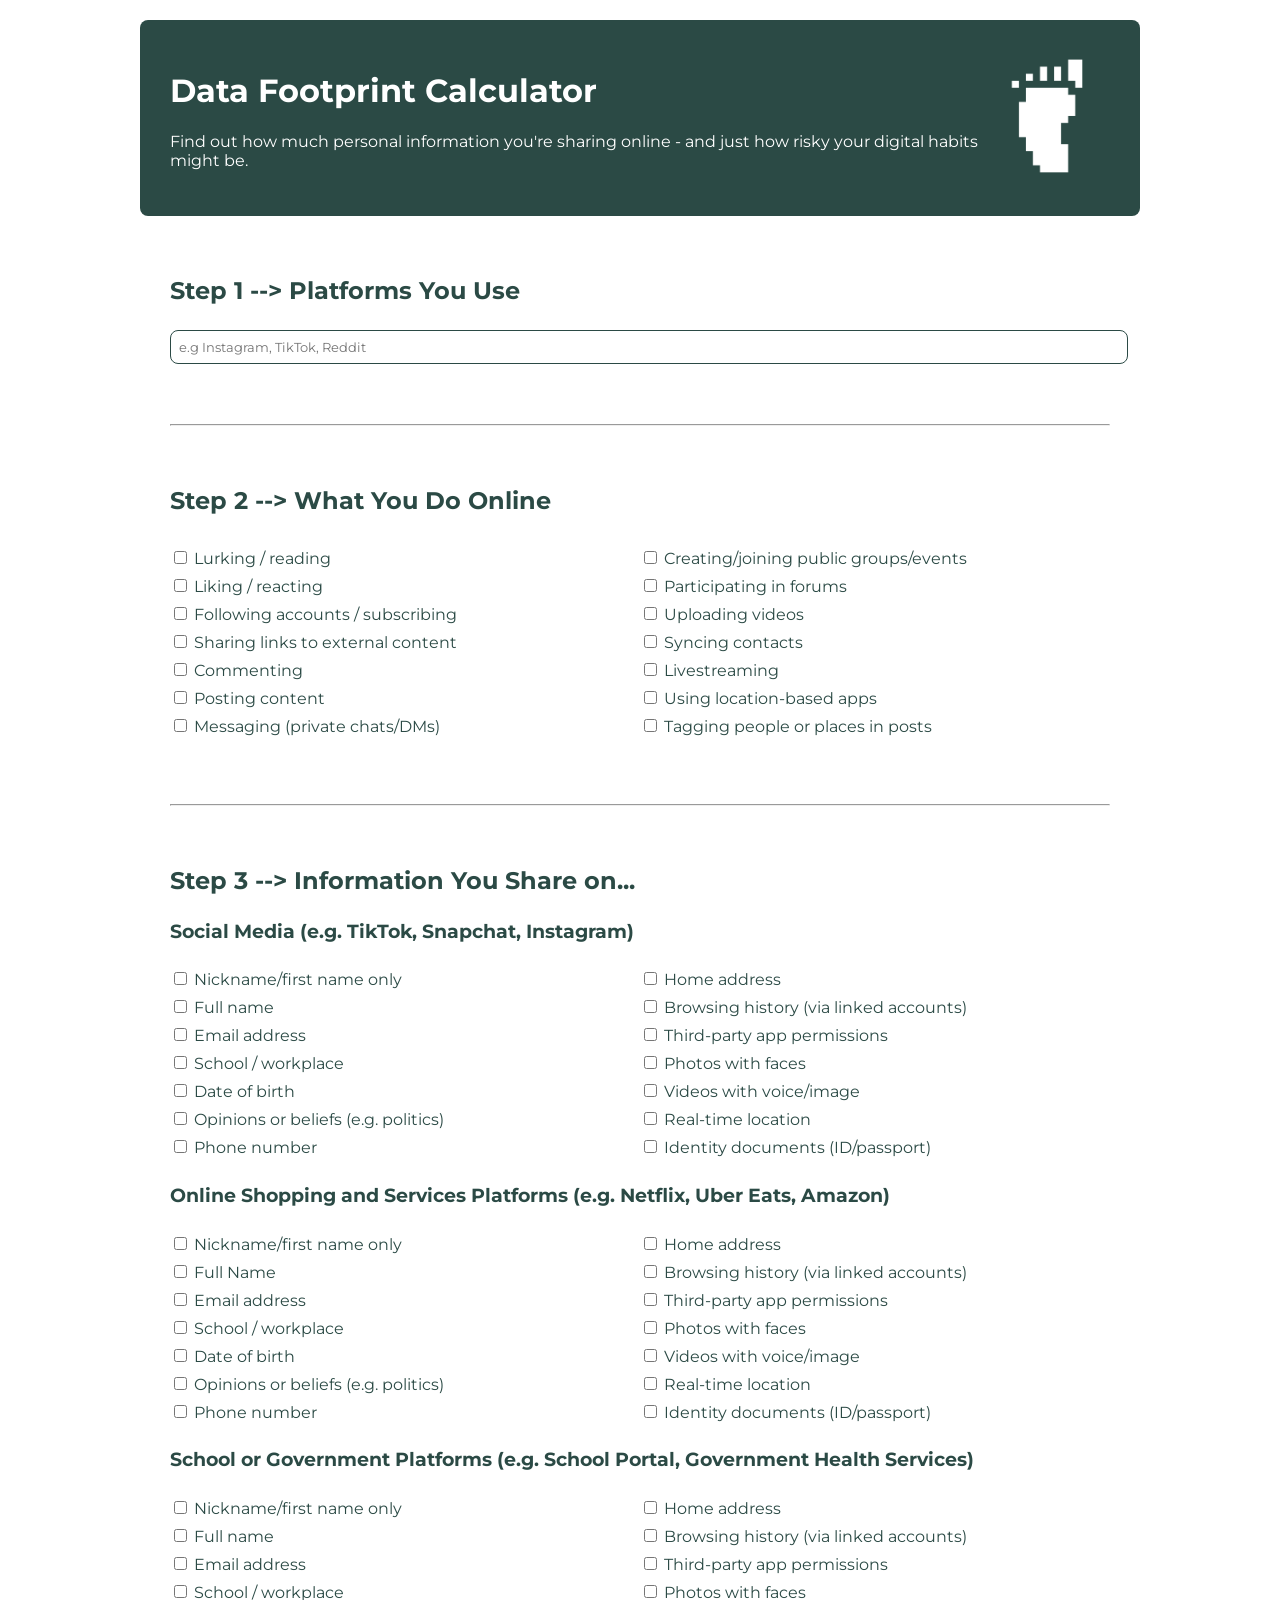
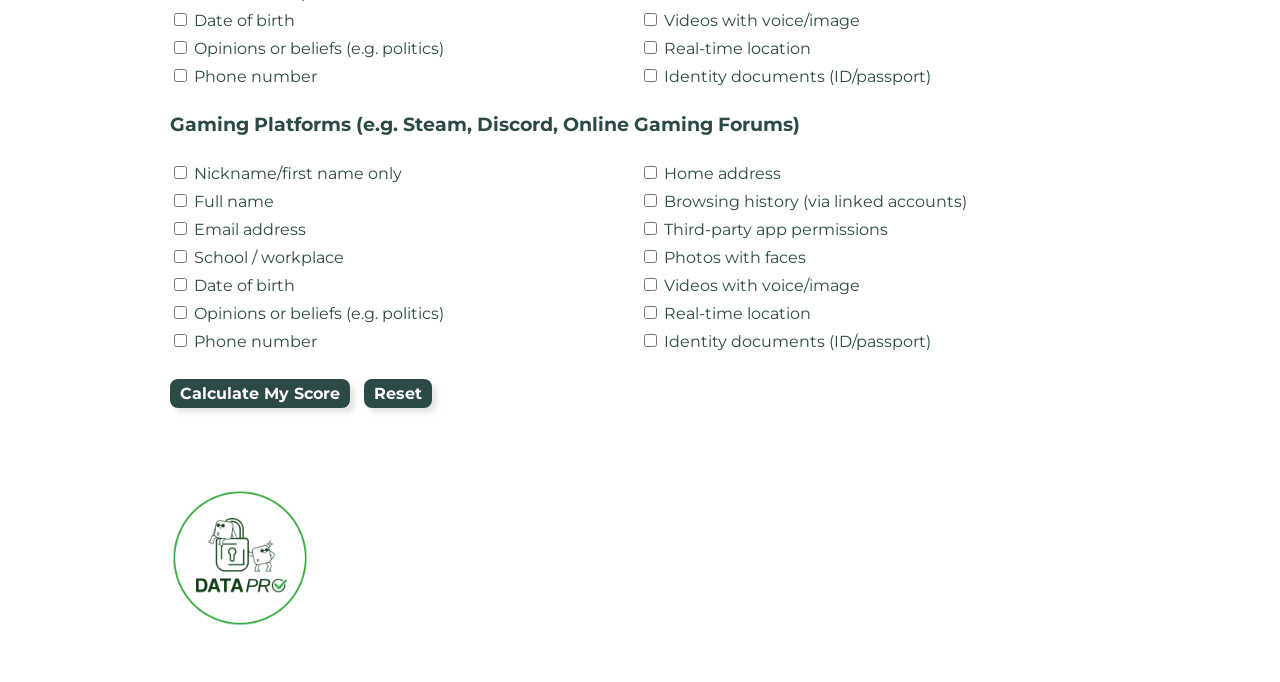
==== cz.html @ db13712c "add lang index pages" ====
<!DOCTYPE html>
<html>

<head>
    <meta charset="UTF-8">
    <title>Data Footprint Calculator</title>
    <link rel="preconnect" href="https://fonts.googleapis.com">
    <link rel="preconnect" href="https://fonts.gstatic.com" crossorigin>
    <link
        href="https://fonts.googleapis.com/css2?family=Montserrat:ital,wght@0,100..900;1,100..900&family=Oswald:wght@200..700&family=Press+Start+2P&display=swap"
        rel="stylesheet">
    <link rel="stylesheet" href="styles.css">
    <meta name="viewport" content="width=device-width, initial-scale=1.0">
    <link rel="icon" href="assets/favicon-calculator.png" type="image/png">

</head>

<body>
    <div class="content-padding page-header flex-row">
        <div>
            <h1>Data Footprint Calculator</h1>
            <p style="color: white;">Find out how much personal information you're sharing online - and just how risky
                your digital habits might be.</p>
        </div>
        <div>
            <img src="assets/footprint-pixelated.png" alt="footprint icon">
        </div>

    </div>

    <form id="footprintForm" class="content-padding">
        <h2>Step 1 --> Platforms You Use</h2>
        <label><input type="text" name="platforms" placeholder="e.g Instagram, TikTok, Reddit"
                style="width:100%;"></label>

        <hr>
        <h2>Step 2 --> What You Do Online</h2>
        <div class="flex-row">
            <div class="checkbox-container">
                <label><input type="checkbox" name="activity" value="1"> Lurking / reading</label>
                <label><input type="checkbox" name="activity" value="1"> Liking / reacting</label>
                <label><input type="checkbox" name="activity" value="1"> Following accounts / subscribing</label>
                <label><input type="checkbox" name="activity" value="2"> Sharing links to external content</label>
                <label><input type="checkbox" name="activity" value="2"> Commenting</label>
                <label><input type="checkbox" name="activity" value="2"> Posting content</label>
                <label><input type="checkbox" name="activity" value="2"> Messaging (private chats/DMs)</label>
            </div>
            <div>
                <label><input type="checkbox" name="activity" value="2"> Creating/joining public groups/events</label>
                <label><input type="checkbox" name="activity" value="2"> Participating in forums</label>
                <label><input type="checkbox" name="activity" value="3"> Uploading videos</label>
                <label><input type="checkbox" name="activity" value="3"> Syncing contacts</label>
                <label><input type="checkbox" name="activity" value="4"> Livestreaming</label>
                <label><input type="checkbox" name="activity" value="4"> Using location-based apps</label>
                <label><input type="checkbox" name="activity" value="4"> Tagging people or places in posts</label>
            </div>
        </div>
        <hr>
        <h2>Step 3 --> Information You Share on...</h2>
        <h3>Social Media (e.g. TikTok, Snapchat, Instagram)</h3>
        <div class="flex-row">
            <div class="checkbox-container">
                <label><input type="checkbox" name="info" value="1"> Nickname/first name only</label>
                <label><input type="checkbox" name="info" value="2"> Full name</label>
                <label><input type="checkbox" name="info" value="2"> Email address</label>
                <label><input type="checkbox" name="info" value="3"> School / workplace</label>
                <label><input type="checkbox" name="info" value="2"> Date of birth</label>
                <label><input type="checkbox" name="info" value="2"> Opinions or beliefs (e.g. politics)</label>
                <label><input type="checkbox" name="info" value="3"> Phone number</label>
            </div>
            <div>
                <label><input type="checkbox" name="info" value="3"> Home address</label>
                <label><input type="checkbox" name="info" value="3"> Browsing history (via linked accounts)</label>
                <label><input type="checkbox" name="info" value="3"> Third-party app permissions</label>
                <label><input type="checkbox" name="info" value="3"> Photos with faces</label>
                <label><input type="checkbox" name="info" value="3"> Videos with voice/image</label>
                <label><input type="checkbox" name="info" value="4"> Real-time location</label>
                <label><input type="checkbox" name="info" value="4"> Identity documents (ID/passport)</label>
            </div>
        </div>

        <h3>Online Shopping and Services Platforms (e.g. Netflix, Uber Eats, Amazon)</h3>
        <div class="flex-row">
            <div class="checkbox-container">
                <label><input type="checkbox" name="info" value="1"> Nickname/first name only</label>
                <label><input type="checkbox" name="info" value="2"> Full Name</label>
                <label><input type="checkbox" name="info" value="2"> Email address</label>
                <label><input type="checkbox" name="info" value="3"> School / workplace</label>
                <label><input type="checkbox" name="info" value="3"> Date of birth</label>
                <label><input type="checkbox" name="info" value="2"> Opinions or beliefs (e.g. politics)</label>
                <label><input type="checkbox" name="info" value="3"> Phone number</label>
            </div>
            <div>
                <label><input type="checkbox" name="info" value="2"> Home address</label>
                <label><input type="checkbox" name="info" value="3"> Browsing history (via linked accounts)</label>
                <label><input type="checkbox" name="info" value="3"> Third-party app permissions</label>
                <label><input type="checkbox" name="info" value="2"> Photos with faces</label>
                <label><input type="checkbox" name="info" value="2"> Videos with voice/image</label>
                <label><input type="checkbox" name="info" value="3"> Real-time location</label>
                <label><input type="checkbox" name="info" value="4"> Identity documents (ID/passport)</label>
            </div>
        </div>

        <h3>School or Government Platforms (e.g. School Portal, Government Health Services)</h3>
        <div class="flex-row">
            <div class="checkbox-container">
                <label><input type="checkbox" name="info" value="1"> Nickname/first name only</label>
                <label><input type="checkbox" name="info" value="2"> Full name</label>
                <label><input type="checkbox" name="info" value="2"> Email address</label>
                <label><input type="checkbox" name="info" value="2"> School / workplace</label>
                <label><input type="checkbox" name="info" value="2"> Date of birth</label>
                <label><input type="checkbox" name="info" value="2"> Opinions or beliefs (e.g. politics)</label>
                <label><input type="checkbox" name="info" value="2"> Phone number</label>
            </div>
            <div>
                <label><input type="checkbox" name="info" value="2"> Home address</label>
                <label><input type="checkbox" name="info" value="2"> Browsing history (via linked accounts)</label>
                <label><input type="checkbox" name="info" value="2"> Third-party app permissions</label>
                <label><input type="checkbox" name="info" value="1"> Photos with faces</label>
                <label><input type="checkbox" name="info" value="1"> Videos with voice/image</label>
                <label><input type="checkbox" name="info" value="2"> Real-time location</label>
                <label><input type="checkbox" name="info" value="2"> Identity documents (ID/passport)</label>
            </div>
        </div>

        <h3>Gaming Platforms (e.g. Steam, Discord, Online Gaming Forums)</h3>
        <div class="flex-row">
            <div class="checkbox-container">
                <label><input type="checkbox" name="info" value="1"> Nickname/first name only</label>
                <label><input type="checkbox" name="info" value="3"> Full name</label>
                <label><input type="checkbox" name="info" value="3"> Email address</label>
                <label><input type="checkbox" name="info" value="3"> School / workplace</label>
                <label><input type="checkbox" name="info" value="2"> Date of birth</label>
                <label><input type="checkbox" name="info" value="2"> Opinions or beliefs (e.g. politics)</label>
                <label><input type="checkbox" name="info" value="3"> Phone number</label>
            </div>
            <div>
                <label><input type="checkbox" name="info" value="4"> Home address</label>
                <label><input type="checkbox" name="info" value="3"> Browsing history (via linked accounts)</label>
                <label><input type="checkbox" name="info" value="3"> Third-party app permissions</label>
                <label><input type="checkbox" name="info" value="3"> Photos with faces</label>
                <label><input type="checkbox" name="info" value="3"> Videos with voice/image</label>
                <label><input type="checkbox" name="info" value="4"> Real-time location</label>
                <label><input type="checkbox" name="info" value="4"> Identity documents (ID/passport)</label>
            </div>
        </div>

        <button type="button" id="submitBtn" style="margin-top:20px;">Calculate My Score</button>
        <button type="button" id="resetBtn" style="margin-left:10px;">Reset</button>

    </form>



    <div id="result" style="color: black;"></div>

    <div id="riskBreakdown" class="hidden content-padding">

        <hr>

        <h2>Understanding the Risks</h2>
        <p>Below you’ll find a full explanation of the risks associated with the things you do and share online. Not all
            actions are equally risky — context matters, so <e>where</e> you post something can make a big difference.
            For example, sharing your location privately with friends is very different from posting it publicly on a
            livestream. That’s why we’ve broken things down into separate tables based on the type of platform you’re
            using.</p>
        <p>Check out the links below to explore each category in more detail:</p>
        <ul>
            <li class="explananation-li"><a href="#activities-done-table">Activities done online</a></li>
            <li class="explananation-li"><a href="#info-sm-table">Information shared on social media platforms</a></li>
            <li class="explananation-li"><a href="#info-shopping-table">Information shared on online shopping and
                    services platforms</a></li>
            <li class="explananation-li"><a href="#info-school-table">Information shared on school or government
                    platforms</a></li>
            <li class="explananation-li"><a href="#info-gaming-table">Information shared on gaming platforms</a></li>
        </ul>
        <p>The more you understand, the more in control you’ll be of your data footprint. Stay safe out there!</p>

        <h3 style="padding-top: 24px;" id="activities-done-table">Activites Done Online</h3>
        <div class="table-container">
            <table>
                <thead>
                    <tr>
                        <th>Activity</th>
                        <th>Risk Level</th>
                        <th>Why it Might Be Risky</th>
                    </tr>
                </thead>
                <tbody>
                    <tr>
                        <td>Lurking / reading</td>
                        <td>Low</td>
                        <td>Passive activity; no data is shared.</td>
                    </tr>
                    <tr>
                        <td>Liking / reacting</td>
                        <td>Low</td>
                        <td>Minimal data is shared; patterns may still be tracked.</td>
                    </tr>
                    <tr>
                        <td>Following accounts / subscribing</td>
                        <td>Low</td>
                        <td>May reveal interests, but limited direct exposure.</td>
                    </tr>
                    <tr>
                        <td>Sharing links to external content</td>
                        <td>Medium</td>
                        <td>Can indicate views and interests; can include tracking links.</td>
                    </tr>
                    <tr>
                        <td>Commenting</td>
                        <td>Medium</td>
                        <td>Reveals opinions; may include personal info unintentionally.</td>
                    </tr>
                    <tr>
                        <td>Posting content</td>
                        <td>Medium</td>
                        <td>May contain identifying details or patterns of behaviour.</td>
                    </tr>
                    <tr>
                        <td>Messaging (private chats/DMs)</td>
                        <td>Medium</td>
                        <td>Private, but still stored and potentially exposed.</td>
                    </tr>
                    <tr>
                        <td>Creating/joining public groups/events</td>
                        <td>Medium</td>
                        <td>Shows interests, affiliations, or physical presence.</td>
                    </tr>
                    <tr>
                        <td>Participating in forums</td>
                        <td>Medium</td>
                        <td>Often permanent, searchable, and potentially identifying.</td>
                    </tr>
                    <tr>
                        <td>Uploading videos</td>
                        <td>High</td>
                        <td>Can reveal appearance, voice, surroundings, identity.</td>
                    </tr>
                    <tr>
                        <td>Syncing contacts</td>
                        <td>High</td>
                        <td>Shares your personal network with the platform.</td>
                    </tr>
                    <tr>
                        <td>Livestreaming</td>
                        <td>Very High</td>
                        <td>Real-time exposure with high potential for oversharing.</td>
                    </tr>
                    <tr>
                        <td>Using location-based apps</td>
                        <td>Very High</td>
                        <td>Tracks movements and habits in real time.</td>
                    </tr>
                    <tr>
                        <td>Tagging people or places in posts</td>
                        <td>Very High</td>
                        <td>Reveals identity, location, and relationships.</td>
                    </tr>
                </tbody>
            </table>
        </div>

        <h3 style="padding-top: 24px;" id="info-sm-table">Information Shared on Social Media Platforms</h3>
        <div class="table-container">
            <table>
                <thead>
                    <tr>
                        <th>Type of Info Shared</th>
                        <th>Sensitivity Level</th>
                        <th>Why it Might Be Risky</th>
                    </tr>
                </thead>
                <tbody>
                    <tr>
                        <td>Nickname/first name only</td>
                        <td>Low</td>
                        <td>Low risk of being personally identified or tracked.</td>
                    </tr>
                    <tr>
                        <td>Full name</td>
                        <td>Medium</td>
                        <td>Easier for strangers to find you and other personal details about you.</td>
                    </tr>
                    <tr>
                        <td>Email address</td>
                        <td>Medium</td>
                        <td>Can be used for tracking, spam, or phishing attempts.</td>
                    </tr>
                    <tr>
                        <td>Date of birth</td>
                        <td>Medium</td>
                        <td>Used in security questions. May expose you to identity theft risks.</td>
                    </tr>
                    <tr>
                        <td>Opinions or beliefs (e.g. politics)</td>
                        <td>Medium</td>
                        <td>Can be used to profile or target you with manipulative content or ads.</td>
                    </tr>
                    <tr>
                        <td>School / workplace</td>
                        <td>High</td>
                        <td>Reveals daily routine and location, increasing risk of unwanted contact or stalking.</td>
                    </tr>
                    <tr>
                        <td>Phone number</td>
                        <td>High</td>
                        <td>Used for verification, but also enables spam, scams, tracking, and potential account takeover.</td>
                    </tr>
                    <tr>
                        <td>Home address</td>
                        <td>High</td>
                        <td>Reveals where you live; risk of stalking or physical harm.</td>
                    </tr>
                    <tr>
                        <td>Browsing history (via linked accounts)</td>
                        <td>High</td>
                        <td>Can build an in-depth profile of your habits and interests which could be used for manipulation.</td>
                    </tr>
                    <tr>
                        <td>Third-party app permissions</td>
                        <td>High</td>
                        <td>Allows other apps access to your data, often with little transparency.</td>
                    </tr>
                    <tr>
                        <td>Photos with faces</td>
                        <td>High</td>
                        <td>Risks include facial recognition abuse and unwanted identification.</td>
                    </tr>
                    <tr>
                        <td>Videos with voice/image</td>
                        <td>High</td>
                        <td>Reveals multiple personal characteristics and details, increasing privacy invasion risk.</td>
                    </tr>
                    <tr>
                        <td>Real-time location</td>
                        <td>Very High</td>
                        <td>Can be used to track movements and current position, increasing risk of stalking or physical harm.</td>
                    </tr>
                    <tr>
                        <td>Identity documents (ID/passport)</td>
                        <td>Very High</td>
                        <td>Highly sensitive; can lead to identity theft or fraud.</td>
                    </tr>
                </tbody>
            </table>
        </div>

        <h3 style="padding-top: 24px;" id="info-shopping-table">Information Shared on Online Shopping & Services
            Platforms</h3>
        <div class="table-container">
            <table>
                <thead>
                    <tr>
                        <th>Type of Info Shared</th>
                        <th>Sensitivity Level</th>
                        <th>Why it Might Be Risky</th>
                    </tr>
                </thead>
                <tbody>
                    <tr>
                        <td>Nickname/first name only</td>
                        <td>Low</td>
                        <td>Can be linked with purchase habits. May not identify you alone but helps build a profile.</td>
                    </tr>
                    <tr>
                        <td>Full name</td>
                        <td>Medium</td>
                        <td>Easier to target with spam or phishing.</td>
                    </tr>
                    <tr>
                        <td>Opinions or beliefs (e.g. politics)</td>
                        <td>Medium</td>
                        <td>Used to create detailed profiles and target with manipulative ads.</td>
                    </tr>
                    <tr>
                        <td>Email address</td>
                        <td>Medium</td>
                        <td>Vulnerable to spam/phishing.</td>
                    </tr>
                    <tr>
                        <td>Home address</td>
                        <td>High</td>
                        <td>Required for delivery purposes, but poses risks if leaked.</td>
                    </tr>

                    <tr>
                        <td>School / workplace</td>
                        <td>High</td>
                        <td>Reveals daily routine and location, increasing risk of unwanted contact or stalking.</td>
                    </tr>
                    <tr>
                        <td>Date of birth</td>
                        <td>High</td>
                        <td>Exposure increases risk of identity theft and account hacking.</td>
                    </tr>
                    <tr>
                        <td>Phone number</td>
                        <td>High</td>
                        <td>Can be required for delivery updates but vulnerable to scam calls and account takeover attempts.</td>
                    </tr>
                    <tr>
                        <td>Browsing history (via linked accounts)</td>
                        <td>High</td>
                        <td>Used for highly targeted advertising and profiling.</td>
                    </tr>
                    <tr>
                        <td>Third-party app permissions</td>
                        <td>High</td>
                        <td>Grants broad access to sensitive order and account data, often without clear control.</td>
                    </tr>
                    <tr>
                        <td>Photos with faces</td>
                        <td>High</td>
                        <td>Rarely required for online shopping/sevices - exposes identity and can be used in facial recognition or identity theft.</td>
                    </tr>
                    <tr>
                        <td>Videos with voice/image</td>
                        <td>High</td>
                        <td>Rarely required for online shopping/sevices - can reveal personal surroundings and habits, risking privacy invasion.</td>
                    </tr>
                    <tr>
                        <td>Real-time location</td>
                        <td>High</td>
                        <td>Used for deliveries or transport, but discloses your movements, enabling tracking or physical risks.</td>
                    </tr>
                    <tr>
                        <td>Identity documents (ID/passport)</td>
                        <td>Very High</td>
                        <td>Sometimes required for ID verification but extremely sensitive; misuse can lead to severe fraud or identity theft.</td>
                    </tr>
                </tbody>
            </table>
        </div>

        <h3 style="padding-top: 24px;" id="info-school-table">Information Shared on School or Government Platforms</h3>
        <div class="table-container">
            <table>
                <thead>
                    <tr>
                        <th>Type of Info Shared</th>
                        <th>Sensitivity Level</th>
                        <th>Why it Might Be Risky</th>
                    </tr>
                </thead>
                <tbody>
                    <tr>
                        <td>Nickname/first name only</td>
                        <td>Low</td>
                        <td>Mostly internal use; limited public exposure. Low risk of outside profiling.</td>
                    </tr>
                    <tr>
                        <td>Full name</td>
                        <td>Medium</td>
                        <td>Necessary for official use and usually well protected, but risky if data leaks occur.</td>
                    </tr>
                    <tr>
                        <td>Photos with faces</td>
                        <td>Low</td>
                        <td>Usually restricted access but can risk identity exposure if leaked.</td>
                    </tr>
                    <tr>
                        <td>Videos with voice/image</td>
                        <td>Low</td>
                        <td>Could reveal personal details if shared externally.</td>
                    </tr>
                    <tr>
                        <td>Email address</td>
                        <td>Medium</td>
                        <td>Susceptible to phishing if compromised.</td>
                    </tr>
                    <tr>
                        <td>School / workplace</td>
                        <td>Medium</td>
                        <td>Can reveal age group, study focus, and daily schedule. Can increase risk of unwanted contact.</td>
                    </tr>
                    <tr>
                        <td>Date of birth</td>
                        <td>Medium</td>
                        <td>Risk of identity theft if exposed beyond necessary use.</td>
                    </tr>
                    <tr>
                        <td>Opinions or beliefs (e.g. politics)</td>
                        <td>Medium</td>
                        <td>May lead to unwanted profiling or bias if not kept confidential.</td>
                    </tr>
                    <tr>
                        <td>Phone number</td>
                        <td>Medium</td>
                        <td>Risk of misuse if exposed - susceptible to spam/scams.</td>
                    </tr>
                    <tr>
                        <td>Home address</td>
                        <td>Medium</td>
                        <td>Sensitive info; exposure can lead to physical risks or fraud.</td>
                    </tr>
                    <tr>
                        <td>Browsing history (via linked accounts)</td>
                        <td>Medium</td>
                        <td>Could reveal learning habits or interest areas - can be used for profiling or intrusive targeting.</td>
                    </tr>
                    <tr>
                        <td>Third-party app permissions</td>
                        <td>Medium</td>
                        <td>May grant external apps access to personal/learning data, risking exposure if apps are misused.</td>
                    </tr>
                    <tr>
                        <td>Real-time location</td>
                        <td>Medium</td>
                        <td>Could reveal whereabouts if mishandled - increased risk of unwanted contact or stalking.</td>
                    </tr>
                    <tr>
                        <td>Identity documents (ID/passport)</td>
                        <td>Medium</td>
                        <td>Must be securely stored; leaks risk identity theft or fraud.</td>
                    </tr>
                </tbody>
            </table>
        </div>

        <h3 style="padding-top: 24px;">Information Shared on Gaming Platforms</h3>
        <div class="table-container">
            <table id="info-gaming-table">
                <thead>
                    <tr>
                        <th>Type of Info Shared</th>
                        <th>Sensitivity Level</th>
                        <th>Why it Might Be Risky</th>
                    </tr>
                </thead>
                <tbody>
                    <tr>
                        <td>Nickname/first name only</td>
                        <td>Low</td>
                        <td>Often reused across platforms; can become identifiable.</td>
                    </tr>
                    <tr>
                        <td>Full Name</td>
                        <td>High</td>
                        <td>Sometimes required for registration, although usually hidden. Sharing openly increases risk of unwanted contact/exposure.</td>
                    </tr>
                    <tr>
                        <td>Date of birth</td>
                        <td>Medium</td>
                        <td>Used for age verification but can be exploited if leaked.</td>
                    </tr>
                    <tr>
                        <td>Opinions or beliefs (e.g. politics)</td>
                        <td>Medium</td>
                        <td>May appear in forums or chats — can be logged or used against you.</td>
                    </tr>
                    <tr>
                        <td>Email address</td>
                        <td>High</td>
                        <td>Target for phishing and spam.</td>
                    </tr>
                    <tr>
                        <td>School / workplace</td>
                        <td>High</td>
                        <td>May give away age or daily routines, increasing risk of stalking or unwanted contact.</td>
                    </tr>
                    <tr>
                        <td>Phone number</td>
                        <td>High</td>
                        <td>Can enable scams or harassment.</td>
                    </tr>
                    <tr>
                        <td>Browsing history (via linked accounts)</td>
                        <td>High</td>
                        <td>Used for targeting and profiling.</td>
                    </tr>
                    <tr>
                        <td>Third-party app permissions</td>
                        <td>High</td>
                        <td>Grants access to gaming data across services; risk if leaked or misused.</td>
                    </tr>
                    <tr>
                        <td>Photos with faces</td>
                        <td>High</td>
                        <td>Risks identity exposure.</td>
                    </tr>
                    <tr>
                        <td>Videos with voice/image</td>
                        <td>High</td>
                        <td>Reveals real-world identity details.</td>
                    </tr>
                    <tr>
                        <td>Home address</td>
                        <td>Very High</td>
                        <td>Rarely required — serious privacy risk if leaked.</td>
                    </tr>
                    <tr>
                        <td>Real-time location</td>
                        <td>Very High</td>
                        <td>Reveals your real-time physical location, which can compromise your privacy and safety.</td>
                    </tr>
                    <tr>
                        <td>Identity documents (ID/passport)</td>
                        <td>Very High</td>
                        <td>May be used in age verification but critical if compromised.</td>
                    </tr>
                </tbody>
            </table>
        </div>
    </div>


    </div>
    <div class="logo-container">
        <img src="assets/DataPro_logo_circle.png" alt="DataPro Project Logo" style="max-width: 200px;">
    </div>

    <script>

        // Calculate Data Footprint Score
        document.getElementById('submitBtn').addEventListener('click', function () {


            let activityCheckboxes = document.querySelectorAll('input[name="activity"]:checked');
            let infoCheckboxes = document.querySelectorAll('input[name="info"]:checked');

            let score = 0;

            // Calculate total score of all action checkboxes
            activityCheckboxes.forEach(cb => {
                let val = parseInt(cb.value);
                score += val;
                // convert to %
            });

            let percentageScore = Math.floor((score / 33) * 100);

            // Maps through all infoCheckbox values and assigns highest to higestRisk
            let highestRisk = infoCheckboxes.length ? Math.max(...[...infoCheckboxes].map(cb => parseInt(cb.value))) : 0;


            console.log(score);
            console.log(highestRisk);


            // Determine Footprint Size based on total score
            let footprintSize = '';
            if (score <= 8) {
                footprintSize = 'Minimal';
            } else if (score <= 17) {
                footprintSize = 'Moderate';
            } else if (score <= 25) {
                footprintSize = 'Significant';
            } else {
                footprintSize = 'Large';
            }

            let footprintSizeMessage = '';
            if (score <= 8) {
                footprintSizeMessage = 'You’re sharing very little personal information online. This means your data footprint is small, and it’s harder for others to track or profile you. Keep up the good habits!';
            } else if (score <= 17) {
                footprintSizeMessage = 'You’re sharing a fair amount of personal information online. Your data footprint is growing, which can make it easier for companies or others to learn about your habits and preferences. Consider reviewing what you share and how often.';
            } else if (score <= 25) {
                footprintSizeMessage = 'You’ve shared quite a lot of personal information online. Your data footprint is now quite visible and could be used to build a detailed profile of you. It’s a good time to think carefully about privacy settings and the data you put out there.';
            } else {
                footprintSizeMessage = 'You’ve shared a substantial amount of personal information online, increasing your digital exposure. This level of sharing can put you at greater risk for privacy breaches or unwanted tracking. Consider tightening your privacy controls and being cautious about what you share in the future.';
            }

            // Determine Risk Level based on highest risk value
            let riskLevel = '';
            switch (highestRisk) {
                case 4:
                    riskLevel = 'High';
                    break;
                case 3:
                    riskLevel = 'Moderate';
                    break;
                case 2:
                    riskLevel = 'Low';
                    break;
                default:
                    riskLevel = 'Minimal';
            }

            let riskLevelMessage = '';
            switch (highestRisk) {
                case 4:
                    riskLevelMessage = 'You’ve shared highly sensitive personal information. This could expose you to privacy breaches, identity theft, or unwanted attention. Consider reviewing what kind of content you post and adjusting your privacy settings.';
                    break;
                case 3:
                    riskLevelMessage = 'You’re sharing some sensitive data which could make you more visible online. There’s a risk that this information could be used in ways you didn’t intend. Think about what you’re sharing and who can see it.';
                    break;
                case 2:
                    riskLevelMessage = 'You have moderate sharing behaviour. You’re making some data visible online, but it’s not highly sensitive. Still, it’s worth occasionally reviewing your sharing habits and privacy settings.';
                    break;
                default:
                    riskLevelMessage = 'Your online activity is quite safe. You’re cautious about what you share and who can see it. Keep it up and stay aware as digital platforms change.';
            }

            // Determine footprint size title colour
            let footprintSizeTitleColor = '';
            if (score <= 8) {
                footprintSizeTitleColor = "green";
            } else if (score <= 17) {
                footprintSizeTitleColor = "yellow";
            } else if (score <= 25) {
                footprintSizeTitleColor = "orange";
            } else if (score <= 33) {
                footprintSizeTitleColor = "red";
            };

            console.log("footprint size title colour: ", footprintSizeTitleColor);

            // Determine risk level title colour
            let riskLevelTitleColor = '';
            if (highestRisk <= 1) {
                riskLevelTitleColor = "green";
            } else if (highestRisk === 2) {
                riskLevelTitleColor = "yellow";
            } else if (highestRisk === 3) {
                riskLevelTitleColor = "orange";
            } else if (highestRisk === 4) {
                riskLevelTitleColor = "red";
            };

            console.log("risk level title colour: ", riskLevelTitleColor);


            // Show result div and populate results
            let resultDiv = document.getElementById('result');
            resultDiv.innerHTML = `
                <div>
                <h2>The results are in...</h2>
                <h3 id="footprint-size-title">Footprint Size: ${footprintSize}</h3>
                Your Data Footprint score is <strong>${percentageScore}%</strong>
                <p>${footprintSizeMessage}</p>
                <h3 id="risk-level-title">Risk Level: ${riskLevel}</h3>
                <p>${riskLevelMessage}</p>    
                </div>
                <div>
                <img src="assets/result-trophy-icon.png">  
                </div>
`;


            // Get title and assign colour:

            const footprintSizeTitle = document.getElementById('footprint-size-title');
            const riskLevelTitle = document.getElementById('risk-level-title');

            footprintSizeTitle.classList.add(footprintSizeTitleColor);
            riskLevelTitle.classList.add(riskLevelTitleColor);

            resultDiv.classList.remove('hidden');
            // resultDiv.removeAttribute('class');
            resultDiv.classList.add('result-visible');
            resultDiv.classList.add('visible');


            // Show Risk Breakdown table
            const breakdown = document.getElementById("riskBreakdown");
            breakdown.classList.remove('hidden');
            breakdown.classList.add('visible');


        });

        // Reset Form 
        document.getElementById('resetBtn').addEventListener('click', function () {

            // Hide results
            const resultDiv = document.getElementById('result');
            resultDiv.classList.remove('visible');
            resultDiv.classList.remove('result-visible');
            resultDiv.classList.add('hidden');

            // Hide the breakdown table
            const breakdown = document.getElementById("riskBreakdown");
            breakdown.classList.remove("visible");
            breakdown.classList.add("hidden");

            // Uncheck checkboxes
            document.querySelectorAll('input[type="checkbox"]').forEach(cb => cb.checked = false);

            // Clear platforms input
            document.querySelector('input[name="platforms"]').value = '';



        });

    </script>

</body>

</html>
---- styles.css ----
:root {
               --dp-green: #2b4a45;
           }

           html {
               scroll-behavior: smooth;
           }

           body {
               font-family: 'Montserrat', sans-serif;
               color: var(--dp-green);
               max-width: 1000px;
               margin: 0 auto;
               padding: 20px;
           }

           .content-padding {
               padding: 30px;
           }

           .page-header {
               background-color: var(--dp-green);
               border-radius: 8px;
            }
            
            .page-header img {
                width: 120px;
                margin-left: 10px;
            }

           h1 {
               color: white;
    
           }

           h2 {
               margin-top: 30px;
               padding-bottom: 5px;
           }

           .checkbox-container {
               width: 50%;
           }

           label {
               display: block;
               margin: 8px 0;
           }


           #result {
               display: flex;
               flex-direction: row;
               align-items: center;
               justify-content: center;
               margin-top: 20px;
               opacity: 1;
               transition: opacity 0.5s ease;
           }

           #result h3 {
               font-family: "Press Start 2P", system-ui;
           }

           #result img {
               margin: 0 30px;
               width: 180px;
           }

           .result-visible {
               border: 6px solid black;
               margin: 0 30px;
               padding: 5px 15px 40px 15px;
               border-radius: 8px;
               box-shadow: 7px 7px 10px rgba(0, 0, 0, 0.5);
           }

           /* DYNAMIC CLASSES FOR RESULTS TITLE COLOURS*/
           .red {
               color: rgb(255, 15, 15);
           }

           .orange {
               color: rgb(245, 135, 9);
           }

           .yellow {
               color: rgb(255, 227, 66);
           }

           .green {
               color: rgb(28, 228, 28);
           }

           .hidden {
               display: none;
           }

           .visible {
               display: block;
           }

           .flex-row {
               display: flex;
               flex-direction: row;
               align-items: center;
           }

           input {
               padding: 8px;
               border: 0.5px solid var(--dp-green);
               border-radius: 8px;
               font-family: 'Montserrat', sans-serif;
           }

           button {
               padding: 5px 10px;
               border: none;
               border-radius: 8px;
               font-size: 1rem;
               font-family: 'Montserrat', sans-serif;
               font-weight: bold;
               background-color: var(--dp-green);
               color: white;
               box-shadow: 5px 5px 5px rgba(0, 0, 0, 0.1);
           }

           button:hover {
               cursor: pointer;
               background-color: rgb(43, 74, 69, 0.7);
           }

           table {
               width: 100%;
               border-collapse: collapse;
               margin: 1em 0;
               font-family: 'Montserrat', sans-serif;
               box-shadow: 0 2px 5px rgba(0, 0, 0, 0.1);
           }

           th,
           td {
               padding: 12px 16px;
               text-align: left;
               border-bottom: 1px solid #ddd;
           }

           thead {
               background-color: #f5f5f5;
           }

           tbody tr:nth-child(even) {
               background-color: #fafafa;
           }

           th {
               font-weight: 600;
               color: var(--dp-green);
           }

           .explananation-li a {
               text-decoration: none;
               color: var(--dp-green);
           }

           .explananation-li a:hover {
               text-decoration: underline;
           }

           hr {
               margin: 60px 0;
           }


           @media (max-width: 850px) {
               #result {
                   flex-direction: column;
                   text-align: center;
               }

               #result img {
                margin-top: 40px;
                width: 120px;
               }

               .page-header img {
                width: 100px;
            }
           }

           @media (max-width: 480px) {
               body {
                   padding: 1rem;
                   font-size: 16px;
               }

               .content-padding {
                   padding: 20px;
               }

               .page-header {
                   text-align: center;
               }

               .page-header img {
                width: 80px;
               }

               h2 {
                   margin: 15px 0;
                   padding: 0;
               }

               input[type="text"] {
                   width: 90%;
                   margin-bottom: 20px;
                   ;
               }

               .flex-row {
                   flex-direction: column;
               }

               .checkbox-container {
                   width: 100%;
               }

               label {
                   display: flex;
                   flex-direction: row;
                   align-items: start;
                   justify-content: left;
               }

               .result-visible {
                   margin: 0 20px;
               }

               #result img {
                margin: 30px 0 0 0;
                width: 120px;
               }

               .table-container {
                   overflow-x: auto;
                   -webkit-overflow-scrolling: touch;
                   /* smooth scrolling on iOS */
               }

               .table-container table {
                   width: 100%;
                   min-width: 600px;
                   /* or however wide your table needs to be */
               }

               .logo-container {
                   display: flex;
                   justify-content: center;
                   align-items: center;
               }

               .logo-container img {
                   height: auto;
               }

               hr {
                   margin: 30px 0;
               }


           }
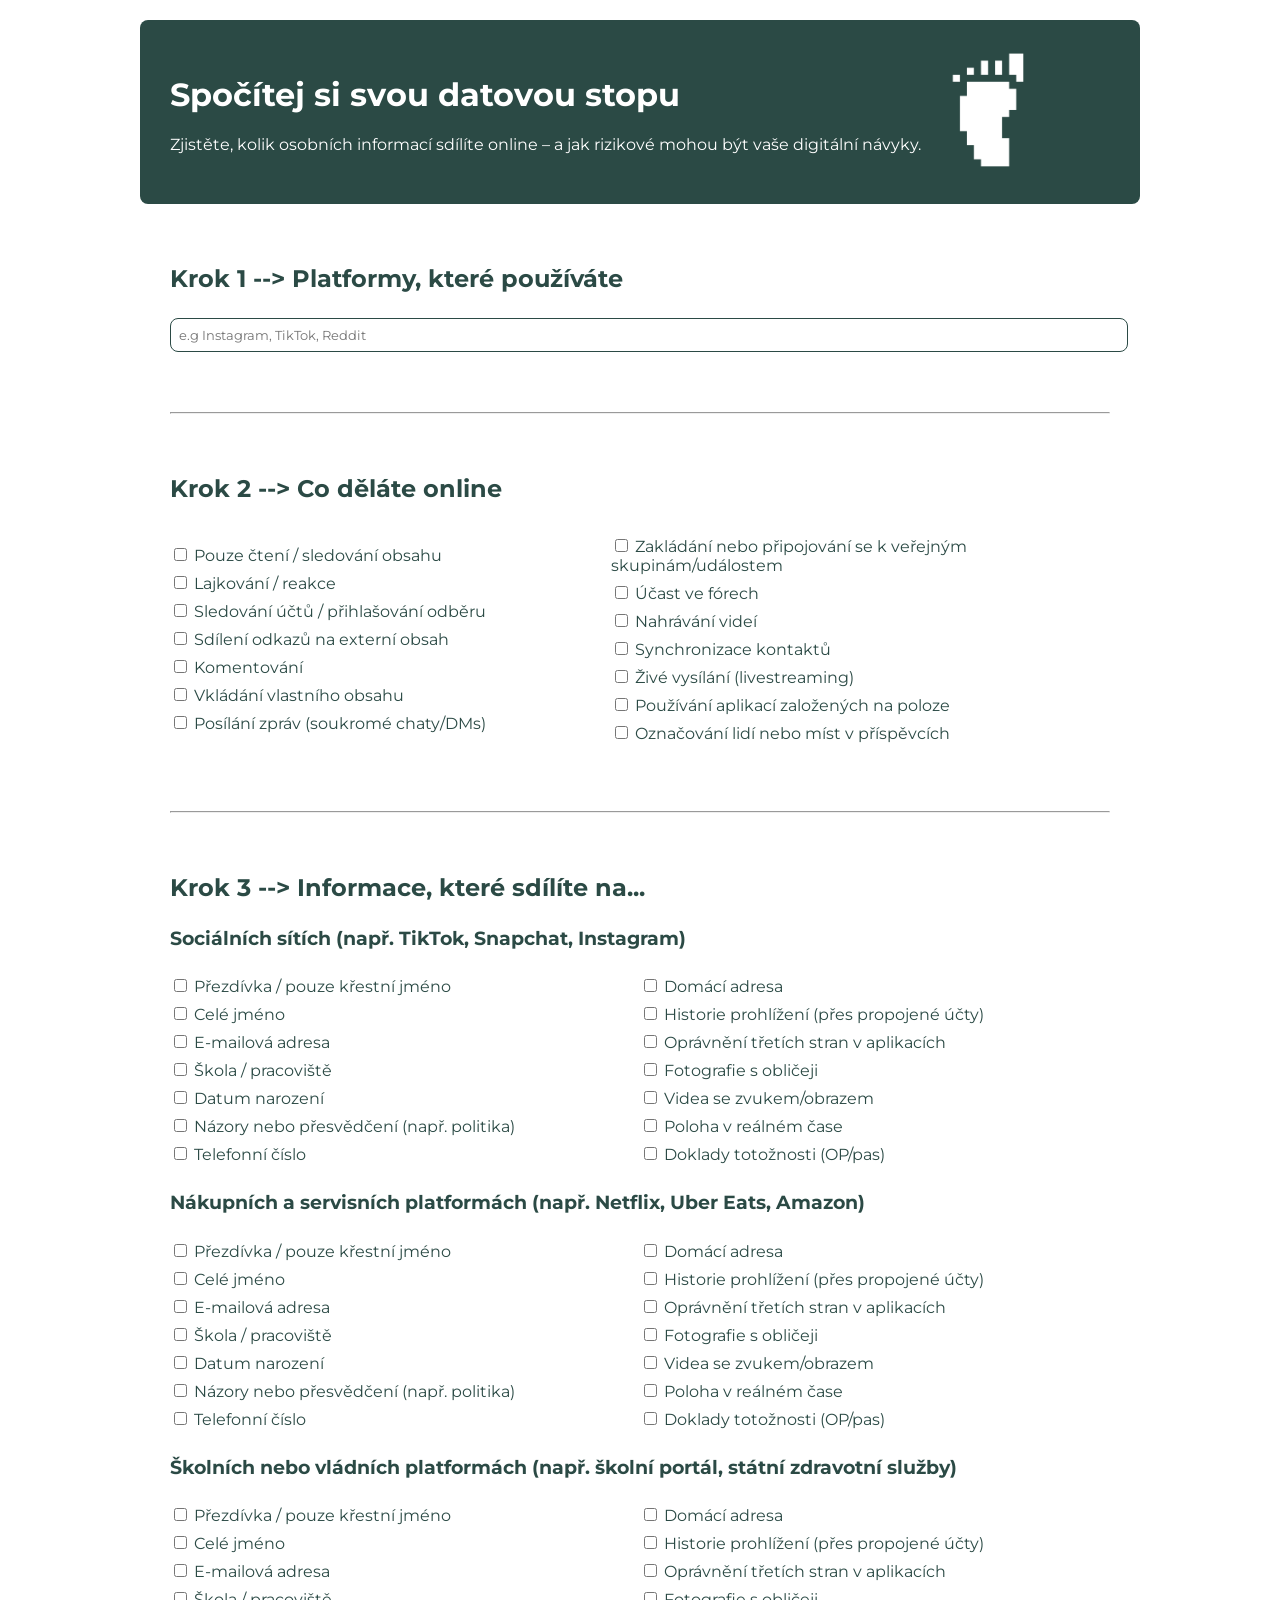
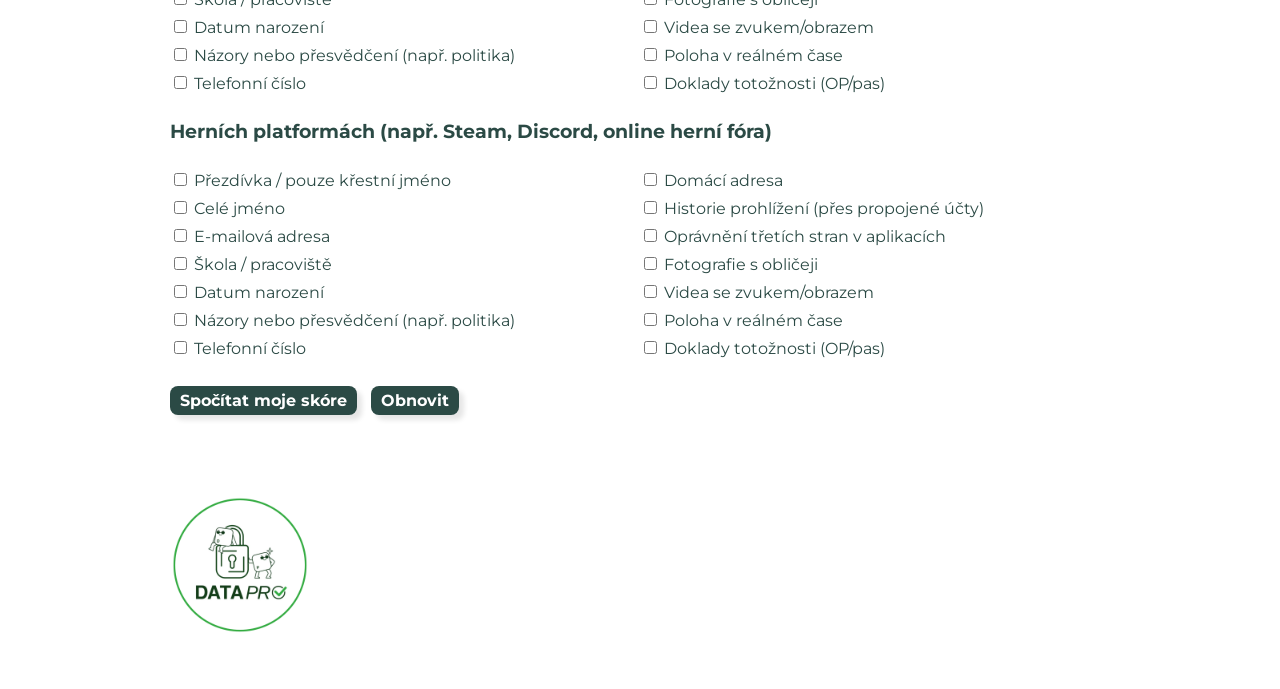
==== commit 30891552: "Add Czech translation" ====
--- a/cz.html
+++ b/cz.html
@@ -18,9 +18,8 @@
 <body>
     <div class="content-padding page-header flex-row">
         <div>
-            <h1>Data Footprint Calculator</h1>
-            <p style="color: white;">Find out how much personal information you're sharing online - and just how risky
-                your digital habits might be.</p>
+            <h1>Spočítej si svou datovou stopu</h1>
+            <p style="color: white;">Zjistěte, kolik osobních informací sdílíte online – a jak rizikové mohou být vaše digitální návyky.</p>
         </div>
         <div>
             <img src="assets/footprint-pixelated.png" alt="footprint icon">
@@ -29,124 +28,124 @@
     </div>
 
     <form id="footprintForm" class="content-padding">
-        <h2>Step 1 --> Platforms You Use</h2>
+        <h2>Krok 1 --> Platformy, které používáte</h2>
         <label><input type="text" name="platforms" placeholder="e.g Instagram, TikTok, Reddit"
                 style="width:100%;"></label>
 
         <hr>
-        <h2>Step 2 --> What You Do Online</h2>
+        <h2>Krok 2 --> Co děláte online</h2>
         <div class="flex-row">
             <div class="checkbox-container">
-                <label><input type="checkbox" name="activity" value="1"> Lurking / reading</label>
-                <label><input type="checkbox" name="activity" value="1"> Liking / reacting</label>
-                <label><input type="checkbox" name="activity" value="1"> Following accounts / subscribing</label>
-                <label><input type="checkbox" name="activity" value="2"> Sharing links to external content</label>
-                <label><input type="checkbox" name="activity" value="2"> Commenting</label>
-                <label><input type="checkbox" name="activity" value="2"> Posting content</label>
-                <label><input type="checkbox" name="activity" value="2"> Messaging (private chats/DMs)</label>
+                <label><input type="checkbox" name="activity" value="1"> Pouze čtení / sledování obsahu</label>
+                <label><input type="checkbox" name="activity" value="1"> Lajkování / reakce</label>
+                <label><input type="checkbox" name="activity" value="1"> Sledování účtů / přihlašování odběru</label>
+                <label><input type="checkbox" name="activity" value="2"> Sdílení odkazů na externí obsah</label>
+                <label><input type="checkbox" name="activity" value="2"> Komentování</label>
+                <label><input type="checkbox" name="activity" value="2"> Vkládání vlastního obsahu</label>
+                <label><input type="checkbox" name="activity" value="2"> Posílání zpráv (soukromé chaty/DMs)</label>
             </div>
             <div>
-                <label><input type="checkbox" name="activity" value="2"> Creating/joining public groups/events</label>
-                <label><input type="checkbox" name="activity" value="2"> Participating in forums</label>
-                <label><input type="checkbox" name="activity" value="3"> Uploading videos</label>
-                <label><input type="checkbox" name="activity" value="3"> Syncing contacts</label>
-                <label><input type="checkbox" name="activity" value="4"> Livestreaming</label>
-                <label><input type="checkbox" name="activity" value="4"> Using location-based apps</label>
-                <label><input type="checkbox" name="activity" value="4"> Tagging people or places in posts</label>
+                <label><input type="checkbox" name="activity" value="2"> Zakládání nebo připojování se k veřejným skupinám/událostem</label>
+                <label><input type="checkbox" name="activity" value="2"> Účast ve fórech</label>
+                <label><input type="checkbox" name="activity" value="3"> Nahrávání videí</label>
+                <label><input type="checkbox" name="activity" value="3"> Synchronizace kontaktů</label>
+                <label><input type="checkbox" name="activity" value="4"> Živé vysílání (livestreaming)</label>
+                <label><input type="checkbox" name="activity" value="4"> Používání aplikací založených na poloze</label>
+                <label><input type="checkbox" name="activity" value="4"> Označování lidí nebo míst v příspěvcích</label>
             </div>
         </div>
         <hr>
-        <h2>Step 3 --> Information You Share on...</h2>
-        <h3>Social Media (e.g. TikTok, Snapchat, Instagram)</h3>
+        <h2>Krok 3 --> Informace, které sdílíte na...</h2>
+        <h3>Sociálních sítích (např. TikTok, Snapchat, Instagram)</h3>
         <div class="flex-row">
             <div class="checkbox-container">
-                <label><input type="checkbox" name="info" value="1"> Nickname/first name only</label>
-                <label><input type="checkbox" name="info" value="2"> Full name</label>
-                <label><input type="checkbox" name="info" value="2"> Email address</label>
-                <label><input type="checkbox" name="info" value="3"> School / workplace</label>
-                <label><input type="checkbox" name="info" value="2"> Date of birth</label>
-                <label><input type="checkbox" name="info" value="2"> Opinions or beliefs (e.g. politics)</label>
-                <label><input type="checkbox" name="info" value="3"> Phone number</label>
+                <label><input type="checkbox" name="info" value="1"> Přezdívka / pouze křestní jméno</label>
+                <label><input type="checkbox" name="info" value="2"> Celé jméno</label>
+                <label><input type="checkbox" name="info" value="2"> E-mailová adresa</label>
+                <label><input type="checkbox" name="info" value="3"> Škola / pracoviště</label>
+                <label><input type="checkbox" name="info" value="2"> Datum narození</label>
+                <label><input type="checkbox" name="info" value="2"> Názory nebo přesvědčení (např. politika)</label>
+                <label><input type="checkbox" name="info" value="3"> Telefonní číslo</label>
             </div>
             <div>
-                <label><input type="checkbox" name="info" value="3"> Home address</label>
-                <label><input type="checkbox" name="info" value="3"> Browsing history (via linked accounts)</label>
-                <label><input type="checkbox" name="info" value="3"> Third-party app permissions</label>
-                <label><input type="checkbox" name="info" value="3"> Photos with faces</label>
-                <label><input type="checkbox" name="info" value="3"> Videos with voice/image</label>
-                <label><input type="checkbox" name="info" value="4"> Real-time location</label>
-                <label><input type="checkbox" name="info" value="4"> Identity documents (ID/passport)</label>
-            </div>
-        </div>
-
-        <h3>Online Shopping and Services Platforms (e.g. Netflix, Uber Eats, Amazon)</h3>
+                <label><input type="checkbox" name="info" value="3"> Domácí adresa</label>
+                <label><input type="checkbox" name="info" value="3"> Historie prohlížení (přes propojené účty)</label>
+                <label><input type="checkbox" name="info" value="3"> Oprávnění třetích stran v aplikacích</label>
+                <label><input type="checkbox" name="info" value="3"> Fotografie s obličeji</label>
+                <label><input type="checkbox" name="info" value="3"> Videa se zvukem/obrazem</label>
+                <label><input type="checkbox" name="info" value="4"> Poloha v reálném čase</label>
+                <label><input type="checkbox" name="info" value="4"> Doklady totožnosti (OP/pas)</label>
+            </div>
+        </div>
+
+        <h3>Nákupních a servisních platformách (např. Netflix, Uber Eats, Amazon)</h3>
         <div class="flex-row">
             <div class="checkbox-container">
-                <label><input type="checkbox" name="info" value="1"> Nickname/first name only</label>
-                <label><input type="checkbox" name="info" value="2"> Full Name</label>
-                <label><input type="checkbox" name="info" value="2"> Email address</label>
-                <label><input type="checkbox" name="info" value="3"> School / workplace</label>
-                <label><input type="checkbox" name="info" value="3"> Date of birth</label>
-                <label><input type="checkbox" name="info" value="2"> Opinions or beliefs (e.g. politics)</label>
-                <label><input type="checkbox" name="info" value="3"> Phone number</label>
+                <label><input type="checkbox" name="info" value="1"> Přezdívka / pouze křestní jméno</label>
+                <label><input type="checkbox" name="info" value="2"> Celé jméno</label>
+                <label><input type="checkbox" name="info" value="2"> E-mailová adresa</label>
+                <label><input type="checkbox" name="info" value="3"> Škola / pracoviště</label>
+                <label><input type="checkbox" name="info" value="3"> Datum narození</label>
+                <label><input type="checkbox" name="info" value="2"> Názory nebo přesvědčení (např. politika)</label>
+                <label><input type="checkbox" name="info" value="3"> Telefonní číslo</label>
             </div>
             <div>
-                <label><input type="checkbox" name="info" value="2"> Home address</label>
-                <label><input type="checkbox" name="info" value="3"> Browsing history (via linked accounts)</label>
-                <label><input type="checkbox" name="info" value="3"> Third-party app permissions</label>
-                <label><input type="checkbox" name="info" value="2"> Photos with faces</label>
-                <label><input type="checkbox" name="info" value="2"> Videos with voice/image</label>
-                <label><input type="checkbox" name="info" value="3"> Real-time location</label>
-                <label><input type="checkbox" name="info" value="4"> Identity documents (ID/passport)</label>
-            </div>
-        </div>
-
-        <h3>School or Government Platforms (e.g. School Portal, Government Health Services)</h3>
+                <label><input type="checkbox" name="info" value="2"> Domácí adresa</label>
+                <label><input type="checkbox" name="info" value="3"> Historie prohlížení (přes propojené účty)</label>
+                <label><input type="checkbox" name="info" value="3"> Oprávnění třetích stran v aplikacích</label>
+                <label><input type="checkbox" name="info" value="2"> Fotografie s obličeji</label>
+                <label><input type="checkbox" name="info" value="2"> Videa se zvukem/obrazem</label>
+                <label><input type="checkbox" name="info" value="3"> Poloha v reálném čase</label>
+                <label><input type="checkbox" name="info" value="4"> Doklady totožnosti (OP/pas)</label>
+            </div>
+        </div>
+
+        <h3>Školních nebo vládních platformách (např. školní portál, státní zdravotní služby)</h3>
         <div class="flex-row">
             <div class="checkbox-container">
-                <label><input type="checkbox" name="info" value="1"> Nickname/first name only</label>
-                <label><input type="checkbox" name="info" value="2"> Full name</label>
-                <label><input type="checkbox" name="info" value="2"> Email address</label>
-                <label><input type="checkbox" name="info" value="2"> School / workplace</label>
-                <label><input type="checkbox" name="info" value="2"> Date of birth</label>
-                <label><input type="checkbox" name="info" value="2"> Opinions or beliefs (e.g. politics)</label>
-                <label><input type="checkbox" name="info" value="2"> Phone number</label>
+                <label><input type="checkbox" name="info" value="1"> Přezdívka / pouze křestní jméno</label>
+                <label><input type="checkbox" name="info" value="2"> Celé jméno</label>
+                <label><input type="checkbox" name="info" value="2"> E-mailová adresa</label>
+                <label><input type="checkbox" name="info" value="2"> Škola / pracoviště</label>
+                <label><input type="checkbox" name="info" value="2"> Datum narození</label>
+                <label><input type="checkbox" name="info" value="2"> Názory nebo přesvědčení (např. politika)</label>
+                <label><input type="checkbox" name="info" value="2"> Telefonní číslo</label>
             </div>
             <div>
-                <label><input type="checkbox" name="info" value="2"> Home address</label>
-                <label><input type="checkbox" name="info" value="2"> Browsing history (via linked accounts)</label>
-                <label><input type="checkbox" name="info" value="2"> Third-party app permissions</label>
-                <label><input type="checkbox" name="info" value="1"> Photos with faces</label>
-                <label><input type="checkbox" name="info" value="1"> Videos with voice/image</label>
-                <label><input type="checkbox" name="info" value="2"> Real-time location</label>
-                <label><input type="checkbox" name="info" value="2"> Identity documents (ID/passport)</label>
-            </div>
-        </div>
-
-        <h3>Gaming Platforms (e.g. Steam, Discord, Online Gaming Forums)</h3>
+                <label><input type="checkbox" name="info" value="2"> Domácí adresa</label>
+                <label><input type="checkbox" name="info" value="2"> Historie prohlížení (přes propojené účty)</label>
+                <label><input type="checkbox" name="info" value="2"> Oprávnění třetích stran v aplikacích</label>
+                <label><input type="checkbox" name="info" value="1"> Fotografie s obličeji</label>
+                <label><input type="checkbox" name="info" value="1"> Videa se zvukem/obrazem</label>
+                <label><input type="checkbox" name="info" value="2"> Poloha v reálném čase</label>
+                <label><input type="checkbox" name="info" value="2"> Doklady totožnosti (OP/pas)</label>
+            </div>
+        </div>
+
+        <h3>Herních platformách (např. Steam, Discord, online herní fóra)</h3>
         <div class="flex-row">
             <div class="checkbox-container">
-                <label><input type="checkbox" name="info" value="1"> Nickname/first name only</label>
-                <label><input type="checkbox" name="info" value="3"> Full name</label>
-                <label><input type="checkbox" name="info" value="3"> Email address</label>
-                <label><input type="checkbox" name="info" value="3"> School / workplace</label>
-                <label><input type="checkbox" name="info" value="2"> Date of birth</label>
-                <label><input type="checkbox" name="info" value="2"> Opinions or beliefs (e.g. politics)</label>
-                <label><input type="checkbox" name="info" value="3"> Phone number</label>
+                <label><input type="checkbox" name="info" value="1"> Přezdívka / pouze křestní jméno</label>
+                <label><input type="checkbox" name="info" value="3"> Celé jméno</label>
+                <label><input type="checkbox" name="info" value="3"> E-mailová adresa</label>
+                <label><input type="checkbox" name="info" value="3"> Škola / pracoviště</label>
+                <label><input type="checkbox" name="info" value="2"> Datum narození</label>
+                <label><input type="checkbox" name="info" value="2"> Názory nebo přesvědčení (např. politika)</label>
+                <label><input type="checkbox" name="info" value="3"> Telefonní číslo</label>
             </div>
             <div>
-                <label><input type="checkbox" name="info" value="4"> Home address</label>
-                <label><input type="checkbox" name="info" value="3"> Browsing history (via linked accounts)</label>
-                <label><input type="checkbox" name="info" value="3"> Third-party app permissions</label>
-                <label><input type="checkbox" name="info" value="3"> Photos with faces</label>
-                <label><input type="checkbox" name="info" value="3"> Videos with voice/image</label>
-                <label><input type="checkbox" name="info" value="4"> Real-time location</label>
-                <label><input type="checkbox" name="info" value="4"> Identity documents (ID/passport)</label>
-            </div>
-        </div>
-
-        <button type="button" id="submitBtn" style="margin-top:20px;">Calculate My Score</button>
-        <button type="button" id="resetBtn" style="margin-left:10px;">Reset</button>
+                <label><input type="checkbox" name="info" value="4"> Domácí adresa</label>
+                <label><input type="checkbox" name="info" value="3"> Historie prohlížení (přes propojené účty)</label>
+                <label><input type="checkbox" name="info" value="3"> Oprávnění třetích stran v aplikacích</label>
+                <label><input type="checkbox" name="info" value="3"> Fotografie s obličeji</label>
+                <label><input type="checkbox" name="info" value="3"> Videa se zvukem/obrazem</label>
+                <label><input type="checkbox" name="info" value="4"> Poloha v reálném čase</label>
+                <label><input type="checkbox" name="info" value="4"> Doklady totožnosti (OP/pas)</label>
+            </div>
+        </div>
+
+        <button type="button" id="submitBtn" style="margin-top:20px;">Spočítat moje skóre</button>
+        <button type="button" id="resetBtn" style="margin-left:10px;">Obnovit</button>
 
     </form>
 
@@ -158,446 +157,439 @@
 
         <hr>
 
-        <h2>Understanding the Risks</h2>
-        <p>Below you’ll find a full explanation of the risks associated with the things you do and share online. Not all
-            actions are equally risky — context matters, so <e>where</e> you post something can make a big difference.
-            For example, sharing your location privately with friends is very different from posting it publicly on a
-            livestream. That’s why we’ve broken things down into separate tables based on the type of platform you’re
-            using.</p>
-        <p>Check out the links below to explore each category in more detail:</p>
+        <h2>Porozumění rizikům</h2>
+        <p>Níže najdete podrobné vysvětlení rizik spojených s tím, co online děláte a sdílíte. Ne všechny činnosti jsou stejně rizikové – hodně záleží na kontextu. Například sdílet svou polohu soukromě s přáteli je něco úplně jiného než zveřejnit ji veřejně v živém vysílání. Proto jsme vše rozdělili do samostatných tabulek podle typu platformy, kterou používáte..</p>
+        <p>Podívejte se na odkazy níže a prozkoumejte jednotlivé kategorie podrobněji:</p>
         <ul>
-            <li class="explananation-li"><a href="#activities-done-table">Activities done online</a></li>
-            <li class="explananation-li"><a href="#info-sm-table">Information shared on social media platforms</a></li>
-            <li class="explananation-li"><a href="#info-shopping-table">Information shared on online shopping and
-                    services platforms</a></li>
-            <li class="explananation-li"><a href="#info-school-table">Information shared on school or government
-                    platforms</a></li>
-            <li class="explananation-li"><a href="#info-gaming-table">Information shared on gaming platforms</a></li>
+            <li class="explananation-li"><a href="#activities-done-table">Činnosti prováděné online</a></li>
+            <li class="explananation-li"><a href="#info-sm-table">Informace sdílené na sociálních sítích</a></li>
+            <li class="explananation-li"><a href="#info-shopping-table">Informace sdílené na nákupních a servisních platformách</a></li>
+            <li class="explananation-li"><a href="#info-school-table">Informace sdílené na školních nebo vládních platformách</a></li>
+            <li class="explananation-li"><a href="#info-gaming-table">Informace sdílené na herních platformách</a></li>
         </ul>
-        <p>The more you understand, the more in control you’ll be of your data footprint. Stay safe out there!</p>
-
-        <h3 style="padding-top: 24px;" id="activities-done-table">Activites Done Online</h3>
+        <p>Čím lépe porozumíte, tím větší kontrolu budete mít nad svou datovou stopou. Buďte online v bezpečí!</p>
+
+        <h3 style="padding-top: 24px;" id="activities-done-table">Činnosti prováděné online</h3>
         <div class="table-container">
             <table>
                 <thead>
                     <tr>
-                        <th>Activity</th>
-                        <th>Risk Level</th>
-                        <th>Why it Might Be Risky</th>
+                        <th>Činnost</th>
+                        <th>Úroveň rizika</th>
+                        <th>Proč to může být rizikové</th>
                     </tr>
                 </thead>
                 <tbody>
                     <tr>
-                        <td>Lurking / reading</td>
-                        <td>Low</td>
-                        <td>Passive activity; no data is shared.</td>
-                    </tr>
-                    <tr>
-                        <td>Liking / reacting</td>
-                        <td>Low</td>
-                        <td>Minimal data is shared; patterns may still be tracked.</td>
-                    </tr>
-                    <tr>
-                        <td>Following accounts / subscribing</td>
-                        <td>Low</td>
-                        <td>May reveal interests, but limited direct exposure.</td>
-                    </tr>
-                    <tr>
-                        <td>Sharing links to external content</td>
-                        <td>Medium</td>
-                        <td>Can indicate views and interests; can include tracking links.</td>
-                    </tr>
-                    <tr>
-                        <td>Commenting</td>
-                        <td>Medium</td>
-                        <td>Reveals opinions; may include personal info unintentionally.</td>
-                    </tr>
-                    <tr>
-                        <td>Posting content</td>
-                        <td>Medium</td>
-                        <td>May contain identifying details or patterns of behaviour.</td>
-                    </tr>
-                    <tr>
-                        <td>Messaging (private chats/DMs)</td>
-                        <td>Medium</td>
-                        <td>Private, but still stored and potentially exposed.</td>
-                    </tr>
-                    <tr>
-                        <td>Creating/joining public groups/events</td>
-                        <td>Medium</td>
-                        <td>Shows interests, affiliations, or physical presence.</td>
-                    </tr>
-                    <tr>
-                        <td>Participating in forums</td>
-                        <td>Medium</td>
-                        <td>Often permanent, searchable, and potentially identifying.</td>
-                    </tr>
-                    <tr>
-                        <td>Uploading videos</td>
-                        <td>High</td>
-                        <td>Can reveal appearance, voice, surroundings, identity.</td>
-                    </tr>
-                    <tr>
-                        <td>Syncing contacts</td>
-                        <td>High</td>
-                        <td>Shares your personal network with the platform.</td>
-                    </tr>
-                    <tr>
-                        <td>Livestreaming</td>
-                        <td>Very High</td>
-                        <td>Real-time exposure with high potential for oversharing.</td>
-                    </tr>
-                    <tr>
-                        <td>Using location-based apps</td>
-                        <td>Very High</td>
-                        <td>Tracks movements and habits in real time.</td>
-                    </tr>
-                    <tr>
-                        <td>Tagging people or places in posts</td>
-                        <td>Very High</td>
-                        <td>Reveals identity, location, and relationships.</td>
+                        <td>Pouze čtení / sledování obsahu</td>
+                        <td>Nízká</td>
+                        <td>Pasivní aktivita; žádná data se nesdílí.</td>
+                    </tr>
+                    <tr>
+                        <td>Lajkování / reakce</td>
+                        <td>Nízká</td>
+                        <td>Sdílí se jen minimální data; přesto lze sledovat vzorce chování.</td>
+                    </tr>
+                    <tr>
+                        <td>Sledování účtů / přihlašování odběru</td>
+                        <td>Nízká</td>
+                        <td>Může odhalit zájmy, ale přímé vystavení je omezené.</td>
+                    </tr>
+                    <tr>
+                        <td>Sdílení odkazů na externí obsah</td>
+                        <td>Střední</td>
+                        <td>Může naznačit názory a zájmy; může obsahovat sledovací odkazy.</td>
+                    </tr>
+                    <tr>
+                        <td>Komentování</td>
+                        <td>Střední</td>
+                        <td>Odhaluje názory; neúmyslně může zahrnovat osobní údaje.</td>
+                    </tr>
+                    <tr>
+                        <td>Vkládání vlastního obsahu</td>
+                        <td>Střední</td>
+                        <td>Může obsahovat identifikační detaily nebo vzorce chování.</td>
+                    </tr>
+                    <tr>
+                        <td>Posílání zpráv (soukromé chaty/DMs)</td>
+                        <td>Střední</td>
+                        <td>Soukromé, ale stále ukládané a potenciálně odhalitelné.</td>
+                    </tr>
+                    <tr>
+                        <td>Zakládání nebo připojování se k veřejným skupinám/událostem</td>
+                        <td>Střední</td>
+                        <td>Ukazuje zájmy, příslušnost nebo fyzickou přítomnost.</td>
+                    </tr>
+                    <tr>
+                        <td>Účast ve fórech</td>
+                        <td>Střední</td>
+                        <td>Často trvalé, dohledatelné a potenciálně identifikující.</td>
+                    </tr>
+                    <tr>
+                        <td>Nahrávání videí</td>
+                        <td>Vysoká</td>
+                        <td>Může odhalit vzhled, hlas, okolí a identitu.</td>
+                    </tr>
+                    <tr>
+                        <td>Synchronizace kontaktů</td>
+                        <td>Vysoká</td>
+                        <td>Sdílí vaši osobní síť s platformou.</td>
+                    </tr>
+                    <tr>
+                        <td>Živé vysílání (livestreaming)</td>
+                        <td>Velmi vysoká</td>
+                        <td>Expozice v reálném čase s vysokým rizikem nadměrného sdílení.</td>
+                    </tr>
+                    <tr>
+                        <td>Používání aplikací založených na poloze</td>
+                        <td>Velmi vysoká</td>
+                        <td>Sleduje pohyb a zvyky v reálném čase.</td>
+                    </tr>
+                    <tr>
+                        <td>Označování lidí nebo míst v příspěvcích</td>
+                        <td>Velmi vysoká</td>
+                        <td>Odhaluje identitu, polohu a vztahy.</td>
                     </tr>
                 </tbody>
             </table>
         </div>
 
-        <h3 style="padding-top: 24px;" id="info-sm-table">Information Shared on Social Media Platforms</h3>
+        <h3 style="padding-top: 24px;" id="info-sm-table">Informace sdílené na sociálních sítích</h3>
         <div class="table-container">
             <table>
                 <thead>
                     <tr>
-                        <th>Type of Info Shared</th>
-                        <th>Sensitivity Level</th>
-                        <th>Why it Might Be Risky</th>
+                        <th>Typ sdílených informací</th>
+                        <th>Úroveň citlivosti</th>
+                        <th>Proč to může být rizikové</th>
                     </tr>
                 </thead>
                 <tbody>
                     <tr>
-                        <td>Nickname/first name only</td>
-                        <td>Low</td>
-                        <td>Low risk of being personally identified or tracked.</td>
-                    </tr>
-                    <tr>
-                        <td>Full name</td>
-                        <td>Medium</td>
-                        <td>Easier for strangers to find you and other personal details about you.</td>
-                    </tr>
-                    <tr>
-                        <td>Email address</td>
-                        <td>Medium</td>
-                        <td>Can be used for tracking, spam, or phishing attempts.</td>
-                    </tr>
-                    <tr>
-                        <td>Date of birth</td>
-                        <td>Medium</td>
-                        <td>Used in security questions. May expose you to identity theft risks.</td>
-                    </tr>
-                    <tr>
-                        <td>Opinions or beliefs (e.g. politics)</td>
-                        <td>Medium</td>
-                        <td>Can be used to profile or target you with manipulative content or ads.</td>
-                    </tr>
-                    <tr>
-                        <td>School / workplace</td>
-                        <td>High</td>
-                        <td>Reveals daily routine and location, increasing risk of unwanted contact or stalking.</td>
-                    </tr>
-                    <tr>
-                        <td>Phone number</td>
-                        <td>High</td>
-                        <td>Used for verification, but also enables spam, scams, tracking, and potential account takeover.</td>
-                    </tr>
-                    <tr>
-                        <td>Home address</td>
-                        <td>High</td>
-                        <td>Reveals where you live; risk of stalking or physical harm.</td>
-                    </tr>
-                    <tr>
-                        <td>Browsing history (via linked accounts)</td>
-                        <td>High</td>
-                        <td>Can build an in-depth profile of your habits and interests which could be used for manipulation.</td>
-                    </tr>
-                    <tr>
-                        <td>Third-party app permissions</td>
-                        <td>High</td>
-                        <td>Allows other apps access to your data, often with little transparency.</td>
-                    </tr>
-                    <tr>
-                        <td>Photos with faces</td>
-                        <td>High</td>
-                        <td>Risks include facial recognition abuse and unwanted identification.</td>
-                    </tr>
-                    <tr>
-                        <td>Videos with voice/image</td>
-                        <td>High</td>
-                        <td>Reveals multiple personal characteristics and details, increasing privacy invasion risk.</td>
-                    </tr>
-                    <tr>
-                        <td>Real-time location</td>
-                        <td>Very High</td>
-                        <td>Can be used to track movements and current position, increasing risk of stalking or physical harm.</td>
-                    </tr>
-                    <tr>
-                        <td>Identity documents (ID/passport)</td>
-                        <td>Very High</td>
-                        <td>Highly sensitive; can lead to identity theft or fraud.</td>
+                        <td>Přezdívka / pouze křestní jméno</td>
+                        <td>Nízká</td>
+                        <td>Nízké riziko osobní identifikace nebo sledování.</td>
+                    </tr>
+                    <tr>
+                        <td>Celé jméno</td>
+                        <td>Střední</td>
+                        <td>Snadnější, aby si vás cizí lidé našli a zjistili další osobní detaily.</td>
+                    </tr>
+                    <tr>
+                        <td>E-mailová adresa</td>
+                        <td>Střední</td>
+                        <td>Může být využito ke sledování, spamu nebo phishingovým útokům.</td>
+                    </tr>
+                    <tr>
+                        <td>Datum narození</td>
+                        <td>Střední</td>
+                        <td>Používá se v bezpečnostních otázkách. Může vás vystavit riziku krádeže identity.</td>
+                    </tr>
+                    <tr>
+                        <td>Názory nebo přesvědčení (např. politika)</td>
+                        <td>Střední</td>
+                        <td>Může být využito k profilování nebo cílení manipulativním obsahem či reklamou.</td>
+                    </tr>
+                    <tr>
+                        <td>Škola / pracoviště</td>
+                        <td>Vysoká</td>
+                        <td>Odhaluje denní rutinu a polohu, čímž zvyšuje riziko nežádoucího kontaktu nebo stalkingu.</td>
+                    </tr>
+                    <tr>
+                        <td>Telefonní číslo</td>
+                        <td>Vysoká</td>
+                        <td>Používá se k ověřování, ale umožňuje také spam, podvody, sledování a případné převzetí účtu.</td>
+                    </tr>
+                    <tr>
+                        <td>Domácí adresa</td>
+                        <td>Vysoká</td>
+                        <td>Odhaluje, kde bydlíte; riziko stalkingu nebo fyzické újmy.</td>
+                    </tr>
+                    <tr>
+                        <td>Historie prohlížení (přes propojené účty)</td>
+                        <td>Vysoká</td>
+                        <td>Může vytvořit podrobný profil vašich zvyků a zájmů, který lze využít k manipulaci.</td>
+                    </tr>
+                    <tr>
+                        <td>Oprávnění třetích stran v aplikacích</td>
+                        <td>Vysoká</td>
+                        <td>Umožňuje jiným aplikacím přístup k vašim datům, často bez dostatečné transparentnosti.</td>
+                    </tr>
+                    <tr>
+                        <td>Fotografie s obličeji</td>
+                        <td>Vysoká</td>
+                        <td>Rizika zahrnují zneužití rozpoznávání obličeje a nežádoucí identifikaci.</td>
+                    </tr>
+                    <tr>
+                        <td>Videa se zvukem/obrazem</td>
+                        <td>Vysoká</td>
+                        <td>Odhaluje více osobních charakteristik a detailů, čímž zvyšuje riziko narušení soukromí.</td>
+                    </tr>
+                    <tr>
+                        <td>Poloha v reálném čase</td>
+                        <td>Velmi vysoká</td>
+                        <td>Může být použito ke sledování pohybu a aktuální polohy, čímž roste riziko stalkingu nebo fyzické újmy.</td>
+                    </tr>
+                    <tr>
+                        <td>Doklady totožnosti (OP/pas)</td>
+                        <td>Velmi vysoká</td>
+                        <td>Vysoce citlivé; může vést ke krádeži identity nebo podvodu.</td>
                     </tr>
                 </tbody>
             </table>
         </div>
 
-        <h3 style="padding-top: 24px;" id="info-shopping-table">Information Shared on Online Shopping & Services
-            Platforms</h3>
+        <h3 style="padding-top: 24px;" id="info-shopping-table">Informace sdílené na nákupních a servisních platformách</h3>
         <div class="table-container">
             <table>
                 <thead>
                     <tr>
-                        <th>Type of Info Shared</th>
-                        <th>Sensitivity Level</th>
-                        <th>Why it Might Be Risky</th>
+                        <th>Typ sdílených informací</th>
+                        <th>Úroveň citlivosti</th>
+                        <th>Proč to může být rizikové</th>
                     </tr>
                 </thead>
                 <tbody>
                     <tr>
-                        <td>Nickname/first name only</td>
-                        <td>Low</td>
-                        <td>Can be linked with purchase habits. May not identify you alone but helps build a profile.</td>
-                    </tr>
-                    <tr>
-                        <td>Full name</td>
-                        <td>Medium</td>
-                        <td>Easier to target with spam or phishing.</td>
-                    </tr>
-                    <tr>
-                        <td>Opinions or beliefs (e.g. politics)</td>
-                        <td>Medium</td>
-                        <td>Used to create detailed profiles and target with manipulative ads.</td>
-                    </tr>
-                    <tr>
-                        <td>Email address</td>
-                        <td>Medium</td>
-                        <td>Vulnerable to spam/phishing.</td>
-                    </tr>
-                    <tr>
-                        <td>Home address</td>
-                        <td>High</td>
-                        <td>Required for delivery purposes, but poses risks if leaked.</td>
-                    </tr>
-
-                    <tr>
-                        <td>School / workplace</td>
-                        <td>High</td>
-                        <td>Reveals daily routine and location, increasing risk of unwanted contact or stalking.</td>
-                    </tr>
-                    <tr>
-                        <td>Date of birth</td>
-                        <td>High</td>
-                        <td>Exposure increases risk of identity theft and account hacking.</td>
-                    </tr>
-                    <tr>
-                        <td>Phone number</td>
-                        <td>High</td>
-                        <td>Can be required for delivery updates but vulnerable to scam calls and account takeover attempts.</td>
-                    </tr>
-                    <tr>
-                        <td>Browsing history (via linked accounts)</td>
-                        <td>High</td>
-                        <td>Used for highly targeted advertising and profiling.</td>
-                    </tr>
-                    <tr>
-                        <td>Third-party app permissions</td>
-                        <td>High</td>
-                        <td>Grants broad access to sensitive order and account data, often without clear control.</td>
-                    </tr>
-                    <tr>
-                        <td>Photos with faces</td>
-                        <td>High</td>
-                        <td>Rarely required for online shopping/sevices - exposes identity and can be used in facial recognition or identity theft.</td>
-                    </tr>
-                    <tr>
-                        <td>Videos with voice/image</td>
-                        <td>High</td>
-                        <td>Rarely required for online shopping/sevices - can reveal personal surroundings and habits, risking privacy invasion.</td>
-                    </tr>
-                    <tr>
-                        <td>Real-time location</td>
-                        <td>High</td>
-                        <td>Used for deliveries or transport, but discloses your movements, enabling tracking or physical risks.</td>
-                    </tr>
-                    <tr>
-                        <td>Identity documents (ID/passport)</td>
-                        <td>Very High</td>
-                        <td>Sometimes required for ID verification but extremely sensitive; misuse can lead to severe fraud or identity theft.</td>
+                        <td>Přezdívka / pouze křestní jméno</td>
+                        <td>Nízká</td>
+                        <td>Může být spojeno s nákupními zvyklostmi. Samo o sobě vás nemusí identifikovat, ale pomáhá budovat profil.</td>
+                    </tr>
+                    <tr>
+                        <td>Celé jméno</td>
+                        <td>Střední</td>
+                        <td>Snazší cílení spamu nebo phishingu.</td>
+                    </tr>
+                    <tr>
+                        <td>Názory nebo přesvědčení (např. politika)</td>
+                        <td>Střední</td>
+                        <td>Používá se k vytváření podrobných profilů a cílení manipulativními reklamami.</td>
+                    </tr>
+                    <tr>
+                        <td>E-mailová adresa</td>
+                        <td>Střední</td>
+                        <td>Zranitelné vůči spamu/phishingu.</td>
+                    </tr>
+                    <tr>
+                        <td>Domácí adresa</td>
+                        <td>Vysoká</td>
+                        <td>Vyžadováno pro účely doručení, ale při úniku představuje riziko.</td>
+                    </tr>
+
+                    <tr>
+                        <td>Škola / pracoviště</td>
+                        <td>Vysoká</td>
+                        <td>Odhaluje denní rutinu a polohu, čímž zvyšuje riziko nežádoucího kontaktu nebo stalkingu.</td>
+                    </tr>
+                    <tr>
+                        <td>Datum narození</td>
+                        <td>Vysoká</td>
+                        <td>Zvyšuje riziko krádeže identity a napadení účtu.</td>
+                    </tr>
+                    <tr>
+                        <td>Telefonní číslo</td>
+                        <td>Vysoká</td>
+                        <td>Může být vyžadováno pro aktualizace doručení, ale je zranitelné vůči podvodným hovorům a pokusům o převzetí účtu.</td>
+                    </tr>
+                    <tr>
+                        <td>Historie prohlížení (přes propojené účty)</td>
+                        <td>Vysoká</td>
+                        <td>Využívá se pro velmi cílenou reklamu a profilování.</td>
+                    </tr>
+                    <tr>
+                        <td>Oprávnění třetích stran v aplikacích</td>
+                        <td>Vysoká</td>
+                        <td>Poskytuje široký přístup k citlivým údajům o objednávkách a účtech, často bez jasné kontroly.</td>
+                    </tr>
+                    <tr>
+                        <td>Fotografie s obličeji</td>
+                        <td>Vysoká</td>
+                        <td>Jen zřídka vyžadováno pro online nákupy/služby – odhaluje identitu a může být využito k rozpoznávání obličeje nebo krádeži identity.</td>
+                    </tr>
+                    <tr>
+                        <td>Videa se zvukem/obrazem</td>
+                        <td>Vysoká</td>
+                        <td>Jen zřídka vyžadováno pro online nákupy/služby – může odhalit osobní prostředí a zvyky, čímž ohrožuje soukromí.</td>
+                    </tr>
+                    <tr>
+                        <td>Poloha v reálném čase</td>
+                        <td>Vysoká</td>
+                        <td>Používá se pro doručování nebo dopravu, ale zveřejňuje váš pohyb, což umožňuje sledování nebo fyzické riziko.</td>
+                    </tr>
+                    <tr>
+                        <td>Doklady totožnosti (OP/pas)</td>
+                        <td>Velmi vysoká</td>
+                        <td>Někdy je vyžadováno pro ověření totožnosti, ale je extrémně citlivé; zneužití může vést k závažným podvodům nebo krádeži identity.</td>
                     </tr>
                 </tbody>
             </table>
         </div>
 
-        <h3 style="padding-top: 24px;" id="info-school-table">Information Shared on School or Government Platforms</h3>
+        <h3 style="padding-top: 24px;" id="info-school-table">Informace sdílené na školních nebo vládních platformách</h3>
         <div class="table-container">
             <table>
                 <thead>
                     <tr>
-                        <th>Type of Info Shared</th>
-                        <th>Sensitivity Level</th>
-                        <th>Why it Might Be Risky</th>
+                        <th>Typ sdílených informací</th>
+                        <th>Úroveň citlivosti</th>
+                        <th>Proč to může být rizikové</th>
                     </tr>
                 </thead>
                 <tbody>
                     <tr>
-                        <td>Nickname/first name only</td>
-                        <td>Low</td>
-                        <td>Mostly internal use; limited public exposure. Low risk of outside profiling.</td>
-                    </tr>
-                    <tr>
-                        <td>Full name</td>
-                        <td>Medium</td>
-                        <td>Necessary for official use and usually well protected, but risky if data leaks occur.</td>
-                    </tr>
-                    <tr>
-                        <td>Photos with faces</td>
-                        <td>Low</td>
-                        <td>Usually restricted access but can risk identity exposure if leaked.</td>
-                    </tr>
-                    <tr>
-                        <td>Videos with voice/image</td>
-                        <td>Low</td>
-                        <td>Could reveal personal details if shared externally.</td>
-                    </tr>
-                    <tr>
-                        <td>Email address</td>
-                        <td>Medium</td>
-                        <td>Susceptible to phishing if compromised.</td>
-                    </tr>
-                    <tr>
-                        <td>School / workplace</td>
-                        <td>Medium</td>
-                        <td>Can reveal age group, study focus, and daily schedule. Can increase risk of unwanted contact.</td>
-                    </tr>
-                    <tr>
-                        <td>Date of birth</td>
-                        <td>Medium</td>
-                        <td>Risk of identity theft if exposed beyond necessary use.</td>
-                    </tr>
-                    <tr>
-                        <td>Opinions or beliefs (e.g. politics)</td>
-                        <td>Medium</td>
-                        <td>May lead to unwanted profiling or bias if not kept confidential.</td>
-                    </tr>
-                    <tr>
-                        <td>Phone number</td>
-                        <td>Medium</td>
-                        <td>Risk of misuse if exposed - susceptible to spam/scams.</td>
-                    </tr>
-                    <tr>
-                        <td>Home address</td>
-                        <td>Medium</td>
-                        <td>Sensitive info; exposure can lead to physical risks or fraud.</td>
-                    </tr>
-                    <tr>
-                        <td>Browsing history (via linked accounts)</td>
-                        <td>Medium</td>
-                        <td>Could reveal learning habits or interest areas - can be used for profiling or intrusive targeting.</td>
-                    </tr>
-                    <tr>
-                        <td>Third-party app permissions</td>
-                        <td>Medium</td>
-                        <td>May grant external apps access to personal/learning data, risking exposure if apps are misused.</td>
-                    </tr>
-                    <tr>
-                        <td>Real-time location</td>
-                        <td>Medium</td>
-                        <td>Could reveal whereabouts if mishandled - increased risk of unwanted contact or stalking.</td>
-                    </tr>
-                    <tr>
-                        <td>Identity documents (ID/passport)</td>
-                        <td>Medium</td>
-                        <td>Must be securely stored; leaks risk identity theft or fraud.</td>
+                        <td>Přezdívka / pouze křestní jméno</td>
+                        <td>Nízká</td>
+                        <td>Nezbytné pro oficiální využití a obvykle dobře chráněné, ale rizikové při úniku dat.</td>
+                    </tr>
+                    <tr>
+                        <td>Fotografie s obličeji</td>
+                        <td>Nízká</td>
+                        <td>Obvykle s omezeným přístupem, ale při úniku hrozí odhalení identity.</td>
+                    </tr>
+                    <tr>
+                        <td>Videa se zvukem/obrazem</td>
+                        <td>Střední</td>
+                        <td>Může odhalit osobní údaje, pokud je sdíleno externě.</td>
+                    </tr>
+                    <tr>
+                        <td>Celé jméno</td>
+                        <td>Střední</td>
+                        <td>Obvykle s omezeným přístupem, ale při úniku hrozí odhalení identity.</td>
+                    </tr>
+                    <tr>
+                        <td>E-mailová adresa</td>
+                        <td>Střední</td>
+                        <td>Zranitelné vůči phishingu v případě kompromitace.</td>
+                    </tr>
+                    <tr>
+                        <td>Škola / pracoviště</td>
+                        <td>Střední</td>
+                        <td>Může odhalit věkovou skupinu, studijní zaměření a denní rozvrh. Zvyšuje riziko nežádoucího kontaktu.</td>
+                    </tr>
+                    <tr>
+                        <td>Datum narození</td>
+                        <td>Střední</td>
+                        <td>Riziko krádeže identity, pokud se údaje dostanou mimo nezbytné využití.</td>
+                    </tr>
+                    <tr>
+                        <td>Názory nebo přesvědčení (např. politika)</td>
+                        <td>Střední</td>
+                        <td>Může vést k nežádoucímu profilování nebo předsudkům, pokud nejsou údaje uchovány důvěrně.</td>
+                    </tr>
+                    <tr>
+                        <td>Telefonní číslo</td>
+                        <td>Střední</td>
+                        <td>Riziko zneužití při úniku – náchylné ke spamu/podvodům.</td>
+                    </tr>
+                    <tr>
+                        <td>Domácí adresa</td>
+                        <td>Střední</td>
+                        <td>Citlivé informace; jejich únik může vést k fyzickému ohrožení nebo podvodům.</td>
+                    </tr>
+                    <tr>
+                        <td>Historie prohlížení (přes propojené účty)</td>
+                        <td>Střední</td>
+                        <td>Může odhalit studijní návyky či oblasti zájmu – lze využít k profilování nebo dotěrnému cílení.</td>
+                    </tr>
+                    <tr>
+                        <td>Oprávnění třetích stran v aplikacích</td>
+                        <td>Střední</td>
+                        <td>Může poskytnout externím aplikacím přístup k osobním či studijním datům, což je rizikové, pokud jsou aplikace zneužity.</td>
+                    </tr>
+                    <tr>
+                        <td>Poloha v reálném čase</td>
+                        <td>Střední</td>
+                        <td>Může odhalit polohu, pokud je špatně spravována – vyšší riziko nežádoucího kontaktu nebo stalkingu.</td>
+                    </tr>
+                    <tr>
+                        <td>Doklady totožnosti (OP/pas)</td>
+                        <td>Střední</td>
+                        <td>Musí být bezpečně uchovávány; únik znamená riziko krádeže identity nebo podvodu.</td>
                     </tr>
                 </tbody>
             </table>
         </div>
 
-        <h3 style="padding-top: 24px;">Information Shared on Gaming Platforms</h3>
+        <h3 style="padding-top: 24px;">Informace sdílené na herních platformách</h3>
         <div class="table-container">
             <table id="info-gaming-table">
                 <thead>
                     <tr>
-                        <th>Type of Info Shared</th>
-                        <th>Sensitivity Level</th>
-                        <th>Why it Might Be Risky</th>
+                        <th>Typ sdílených informací</th>
+                        <th>Úroveň citlivosti</th>
+                        <th>Proč to může být rizikové</th>
                     </tr>
                 </thead>
                 <tbody>
                     <tr>
-                        <td>Nickname/first name only</td>
-                        <td>Low</td>
-                        <td>Often reused across platforms; can become identifiable.</td>
-                    </tr>
-                    <tr>
-                        <td>Full Name</td>
+                        <td>Přezdívka / pouze křestní jméno</td>
+                        <td>Nízká</td>
+                        <td>Často se používá opakovaně napříč platformami; může se stát identifikovatelným.</td>
+                    </tr>
+                    <tr>
+                        <td>Celé jméno</td>
+                        <td>Střední</td>
+                        <td>Někdy vyžadováno při registraci, obvykle ale skryté. Otevřené sdílení zvyšuje riziko nežádoucího kontaktu nebo odhalení.</td>
+                    </tr>
+                    <tr>
+                        <td>Datum narození</td>
+                        <td>Střední</td>
+                        <td>Používá se k ověření věku, ale při úniku může být zneužito.</td>
+                    </tr>
+                    <tr>
+                        <td>Názory nebo přesvědčení (např. politika)</td>
+                        <td>Střední</td>
+                        <td>Může se objevit na fórech nebo v chatech – lze zaznamenat a použít proti vám.</td>
+                    </tr>
+                    <tr>
+                        <td>E-mailová adresa</td>
+                        <td>Vysoká</td>
+                        <td>Častý cíl phishingu a spamu.</td>
+                    </tr>
+                    <tr>
+                        <td>Škola / pracoviště</td>
+                        <td>Vysoká</td>
+                        <td>Může prozradit věk nebo denní rutinu, čímž zvyšuje riziko stalkingu nebo nežádoucího kontaktu.</td>
+                    </tr>
+                    <tr>
+                        <td>Telefonní číslo</td>
+                        <td>Vysoká</td>
+                        <td>Může umožnit podvody nebo obtěžování.</td>
+                    </tr>
+                    <tr>
+                        <td>Historie prohlížení (přes propojené účty)</td>
+                        <td>Vysoká</td>
+                        <td>Používá se k cílení a profilování.</td>
+                    </tr>
+                    <tr>
+                        <td>Oprávnění třetích stran v aplikacích</td>
+                        <td>Vysoká</td>
+                        <td>Poskytuje přístup k herním datům napříč službami; riziko při úniku nebo zneužití.</td>
+                    </tr>
+                    <tr>
+                        <td>Fotografie s obličeji</td>
                         <td>High</td>
-                        <td>Sometimes required for registration, although usually hidden. Sharing openly increases risk of unwanted contact/exposure.</td>
-                    </tr>
-                    <tr>
-                        <td>Date of birth</td>
-                        <td>Medium</td>
-                        <td>Used for age verification but can be exploited if leaked.</td>
-                    </tr>
-                    <tr>
-                        <td>Opinions or beliefs (e.g. politics)</td>
-                        <td>Medium</td>
-                        <td>May appear in forums or chats — can be logged or used against you.</td>
-                    </tr>
-                    <tr>
-                        <td>Email address</td>
-                        <td>High</td>
-                        <td>Target for phishing and spam.</td>
-                    </tr>
-                    <tr>
-                        <td>School / workplace</td>
-                        <td>High</td>
-                        <td>May give away age or daily routines, increasing risk of stalking or unwanted contact.</td>
-                    </tr>
-                    <tr>
-                        <td>Phone number</td>
-                        <td>High</td>
-                        <td>Can enable scams or harassment.</td>
-                    </tr>
-                    <tr>
-                        <td>Browsing history (via linked accounts)</td>
-                        <td>High</td>
-                        <td>Used for targeting and profiling.</td>
-                    </tr>
-                    <tr>
-                        <td>Third-party app permissions</td>
-                        <td>High</td>
-                        <td>Grants access to gaming data across services; risk if leaked or misused.</td>
-                    </tr>
-                    <tr>
-                        <td>Photos with faces</td>
-                        <td>High</td>
-                        <td>Risks identity exposure.</td>
-                    </tr>
-                    <tr>
-                        <td>Videos with voice/image</td>
-                        <td>High</td>
-                        <td>Reveals real-world identity details.</td>
-                    </tr>
-                    <tr>
-                        <td>Home address</td>
-                        <td>Very High</td>
-                        <td>Rarely required — serious privacy risk if leaked.</td>
-                    </tr>
-                    <tr>
-                        <td>Real-time location</td>
-                        <td>Very High</td>
-                        <td>Reveals your real-time physical location, which can compromise your privacy and safety.</td>
-                    </tr>
-                    <tr>
-                        <td>Identity documents (ID/passport)</td>
-                        <td>Very High</td>
-                        <td>May be used in age verification but critical if compromised.</td>
+                        <td>Riziko odhalení identity.</td>
+                    </tr>
+                    <tr>
+                        <td>Videa se zvukem/obrazem</td>
+                        <td>Vysoká</td>
+                        <td>Odhaluje detaily o skutečné identitě.</td>
+                    </tr>
+                    <tr>
+                        <td>Domácí adresa</td>
+                        <td>Velmi vysoká</td>
+                        <td>Jen zřídka vyžadováno – při úniku vážné riziko pro soukromí.</td>
+                    </tr>
+                    <tr>
+                        <td>Poloha v reálném čase</td>
+                        <td>Velmi vysoká</td>
+                        <td>Odhaluje vaši fyzickou polohu v reálném čase, což může ohrozit soukromí a bezpečnost.</td>
+                    </tr>
+                    <tr>
+                        <td>Doklady totožnosti (OP/pas)</td>
+                        <td>Velmi vysoká</td>
+                        <td>Může být použito k ověření věku, ale při kompromitaci představuje zásadní riziko.</td>
                     </tr>
                 </tbody>
             </table>
@@ -641,55 +633,55 @@
             // Determine Footprint Size based on total score
             let footprintSize = '';
             if (score <= 8) {
-                footprintSize = 'Minimal';
+                footprintSize = 'Minimální';
             } else if (score <= 17) {
-                footprintSize = 'Moderate';
+                footprintSize = 'Střední';
             } else if (score <= 25) {
-                footprintSize = 'Significant';
+                footprintSize = 'Výrazná';
             } else {
-                footprintSize = 'Large';
+                footprintSize = 'Velká';
             }
 
             let footprintSizeMessage = '';
             if (score <= 8) {
-                footprintSizeMessage = 'You’re sharing very little personal information online. This means your data footprint is small, and it’s harder for others to track or profile you. Keep up the good habits!';
+                footprintSizeMessage = 'Sdílíte jen velmi málo osobních informací online. To znamená, že vaše datová stopa je malá a ostatní vás hůře sledují nebo profilují. Pokračujte v dobrých návycích!';
             } else if (score <= 17) {
-                footprintSizeMessage = 'You’re sharing a fair amount of personal information online. Your data footprint is growing, which can make it easier for companies or others to learn about your habits and preferences. Consider reviewing what you share and how often.';
+                footprintSizeMessage = 'Sdílíte poměrně dost osobních informací online. Vaše datová stopa roste, což může usnadnit firmám nebo dalším lidem zjistit více o vašich zvycích a preferencích. Zvažte, zda by nestálo za to přezkoumat, co a jak často sdílíte.';
             } else if (score <= 25) {
-                footprintSizeMessage = 'You’ve shared quite a lot of personal information online. Your data footprint is now quite visible and could be used to build a detailed profile of you. It’s a good time to think carefully about privacy settings and the data you put out there.';
+                footprintSizeMessage = 'Sdílíte už docela hodně osobních informací online. Vaše datová stopa je nyní dobře viditelná a mohla by být využita k sestavení podrobného profilu o vás. Je vhodný čas pečlivě se zamyslet nad nastavením soukromí a nad tím, jaká data zveřejňujete.';
             } else {
-                footprintSizeMessage = 'You’ve shared a substantial amount of personal information online, increasing your digital exposure. This level of sharing can put you at greater risk for privacy breaches or unwanted tracking. Consider tightening your privacy controls and being cautious about what you share in the future.';
+                footprintSizeMessage = 'Sdílíte značné množství osobních informací online, čímž zvyšujete svou digitální vystavenost. Taková úroveň sdílení vás může více ohrozit v oblasti soukromí nebo nežádoucího sledování. Zvažte zpřísnění nastavení soukromí a buďte opatrní, co do budoucna sdílíte.';
             }
 
             // Determine Risk Level based on highest risk value
             let riskLevel = '';
             switch (highestRisk) {
                 case 4:
-                    riskLevel = 'High';
+                    riskLevel = 'Vysoká';
                     break;
                 case 3:
-                    riskLevel = 'Moderate';
+                    riskLevel = 'Střední';
                     break;
                 case 2:
-                    riskLevel = 'Low';
+                    riskLevel = 'Nízká';
                     break;
                 default:
-                    riskLevel = 'Minimal';
+                    riskLevel = 'Minimální';
             }
 
             let riskLevelMessage = '';
             switch (highestRisk) {
                 case 4:
-                    riskLevelMessage = 'You’ve shared highly sensitive personal information. This could expose you to privacy breaches, identity theft, or unwanted attention. Consider reviewing what kind of content you post and adjusting your privacy settings.';
+                    riskLevelMessage = 'Sdílíte vysoce citlivé osobní údaje. To vás může vystavit narušení soukromí, krádeži identity nebo nežádoucí pozornosti. Zvažte, jaký obsah zveřejňujete, a upravte si nastavení soukromí.';
                     break;
                 case 3:
-                    riskLevelMessage = 'You’re sharing some sensitive data which could make you more visible online. There’s a risk that this information could be used in ways you didn’t intend. Think about what you’re sharing and who can see it.';
+                    riskLevelMessage = 'Sdílíte některé citlivé údaje, které vás mohou více zviditelňovat online. Existuje riziko, že by tato informace mohla být využita způsoby, které jste nezamýšleli. Zamyslete se nad tím, co sdílíte a kdo to může vidět.';
                     break;
                 case 2:
-                    riskLevelMessage = 'You have moderate sharing behaviour. You’re making some data visible online, but it’s not highly sensitive. Still, it’s worth occasionally reviewing your sharing habits and privacy settings.';
+                    riskLevelMessage = 'Vaše sdílení je na střední úrovni. Zpřístupňujete některá data online, ale nevysoce citlivá. Přesto se vyplatí čas od času zkontrolovat své návyky a nastavení soukromí.';
                     break;
                 default:
-                    riskLevelMessage = 'Your online activity is quite safe. You’re cautious about what you share and who can see it. Keep it up and stay aware as digital platforms change.';
+                    riskLevelMessage = 'Vaše online aktivita je poměrně bezpečná. Jste obezřetní v tom, co sdílíte a kdo to může vidět. Jen tak dál – a zůstaňte pozorní, protože digitální platformy se neustále mění.';
             }
 
             // Determine footprint size title colour
@@ -725,11 +717,11 @@
             let resultDiv = document.getElementById('result');
             resultDiv.innerHTML = `
                 <div>
-                <h2>The results are in...</h2>
-                <h3 id="footprint-size-title">Footprint Size: ${footprintSize}</h3>
-                Your Data Footprint score is <strong>${percentageScore}%</strong>
+                <h2>Výsledky jsou tu…</h2>
+                <h3 id="footprint-size-title">Velikost stopy: ${footprintSize}</h3>
+                Vaše skóre datové stopy je <strong>${percentageScore}%</strong>
                 <p>${footprintSizeMessage}</p>
-                <h3 id="risk-level-title">Risk Level: ${riskLevel}</h3>
+                <h3 id="risk-level-title">Úroveň rizika: ${riskLevel}</h3>
                 <p>${riskLevelMessage}</p>    
                 </div>
                 <div>
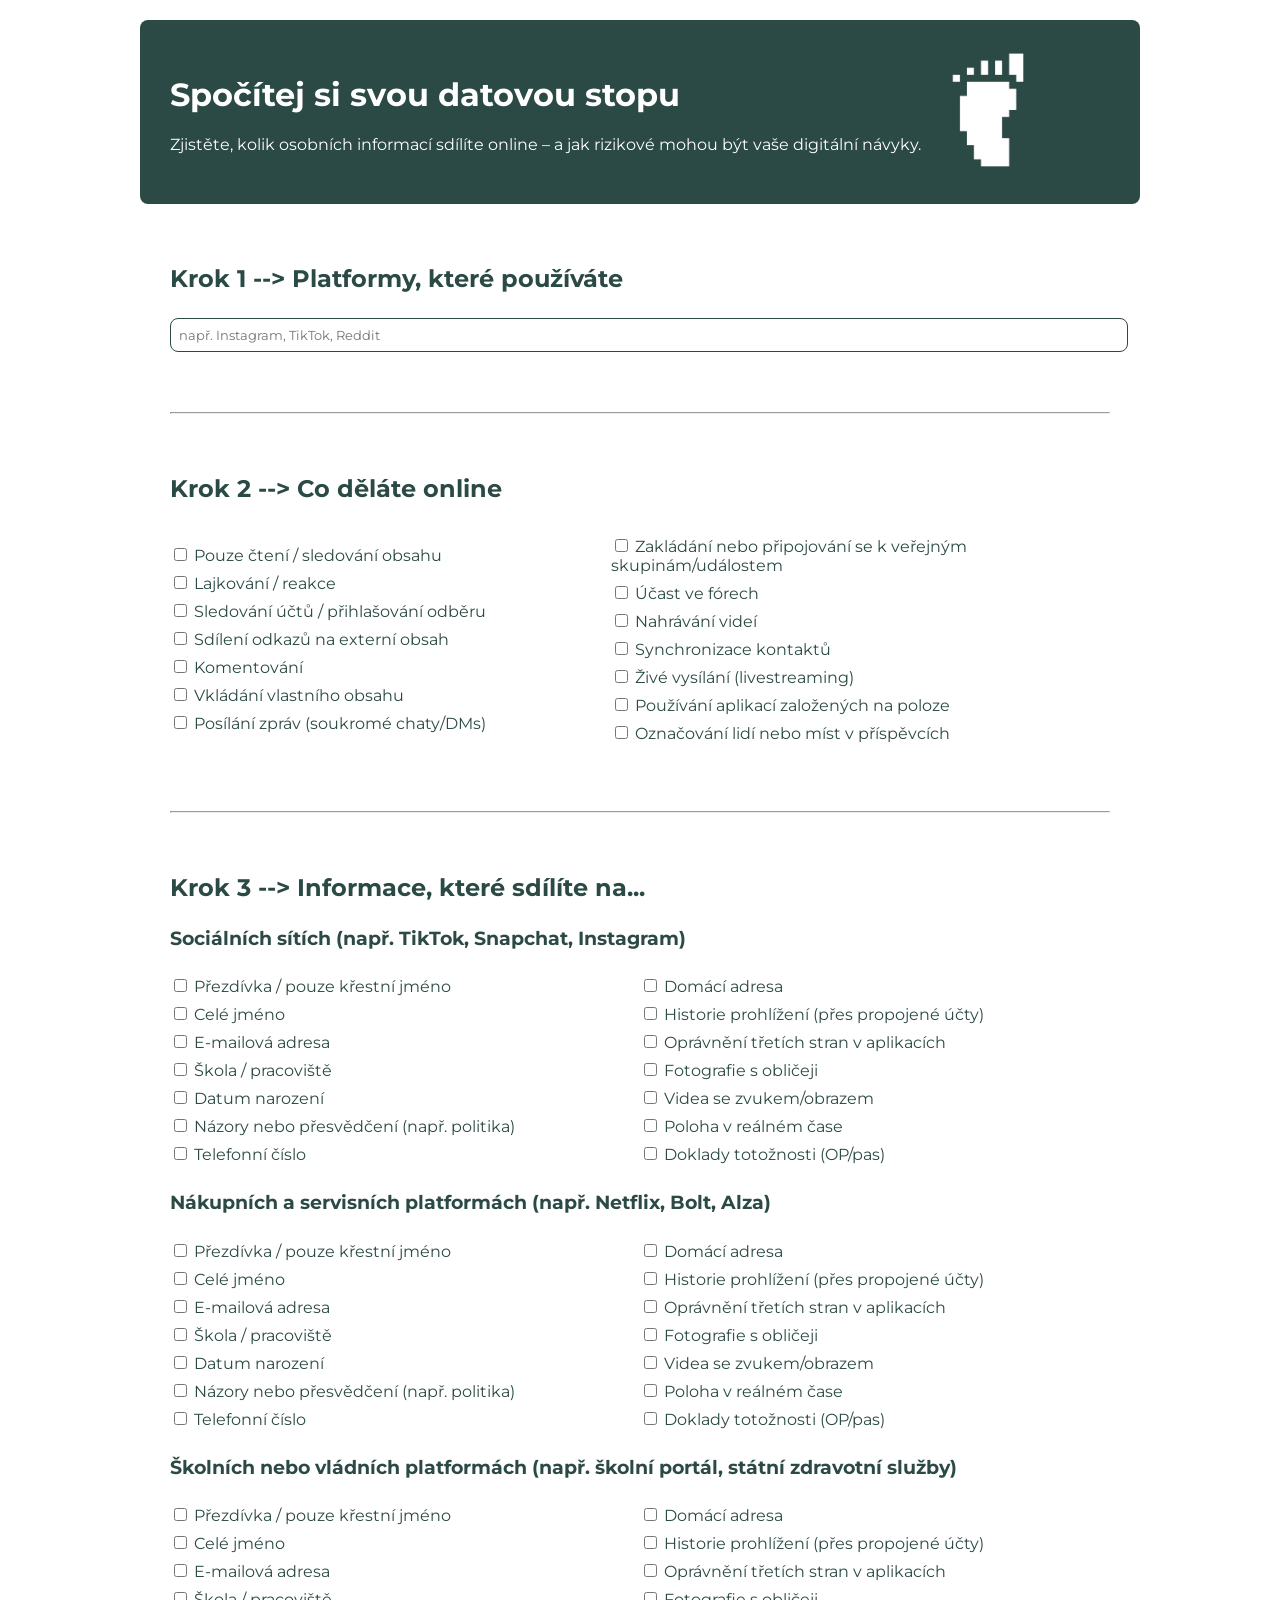
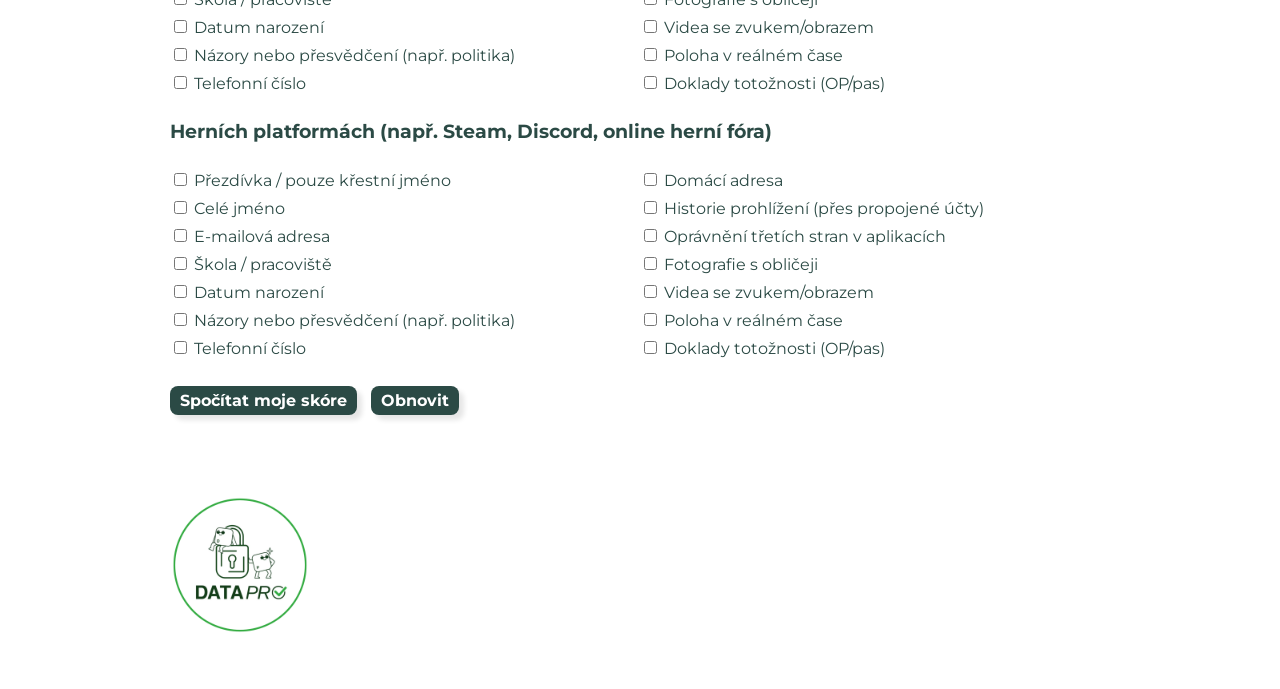
==== commit 3fa54390: "Implement polish translation" ====
--- a/cz.html
+++ b/cz.html
@@ -3,7 +3,7 @@
 
 <head>
     <meta charset="UTF-8">
-    <title>Data Footprint Calculator</title>
+    <title>Spočítej si svou datovou stopu</title>
     <link rel="preconnect" href="https://fonts.googleapis.com">
     <link rel="preconnect" href="https://fonts.gstatic.com" crossorigin>
     <link
@@ -29,7 +29,7 @@
 
     <form id="footprintForm" class="content-padding">
         <h2>Krok 1 --> Platformy, které používáte</h2>
-        <label><input type="text" name="platforms" placeholder="e.g Instagram, TikTok, Reddit"
+        <label><input type="text" name="platforms" placeholder="např. Instagram, TikTok, Reddit"
                 style="width:100%;"></label>
 
         <hr>
@@ -78,7 +78,7 @@
             </div>
         </div>
 
-        <h3>Nákupních a servisních platformách (např. Netflix, Uber Eats, Amazon)</h3>
+        <h3>Nákupních a servisních platformách (např. Netflix, Bolt, Alza)</h3>
         <div class="flex-row">
             <div class="checkbox-container">
                 <label><input type="checkbox" name="info" value="1"> Přezdívka / pouze křestní jméno</label>
